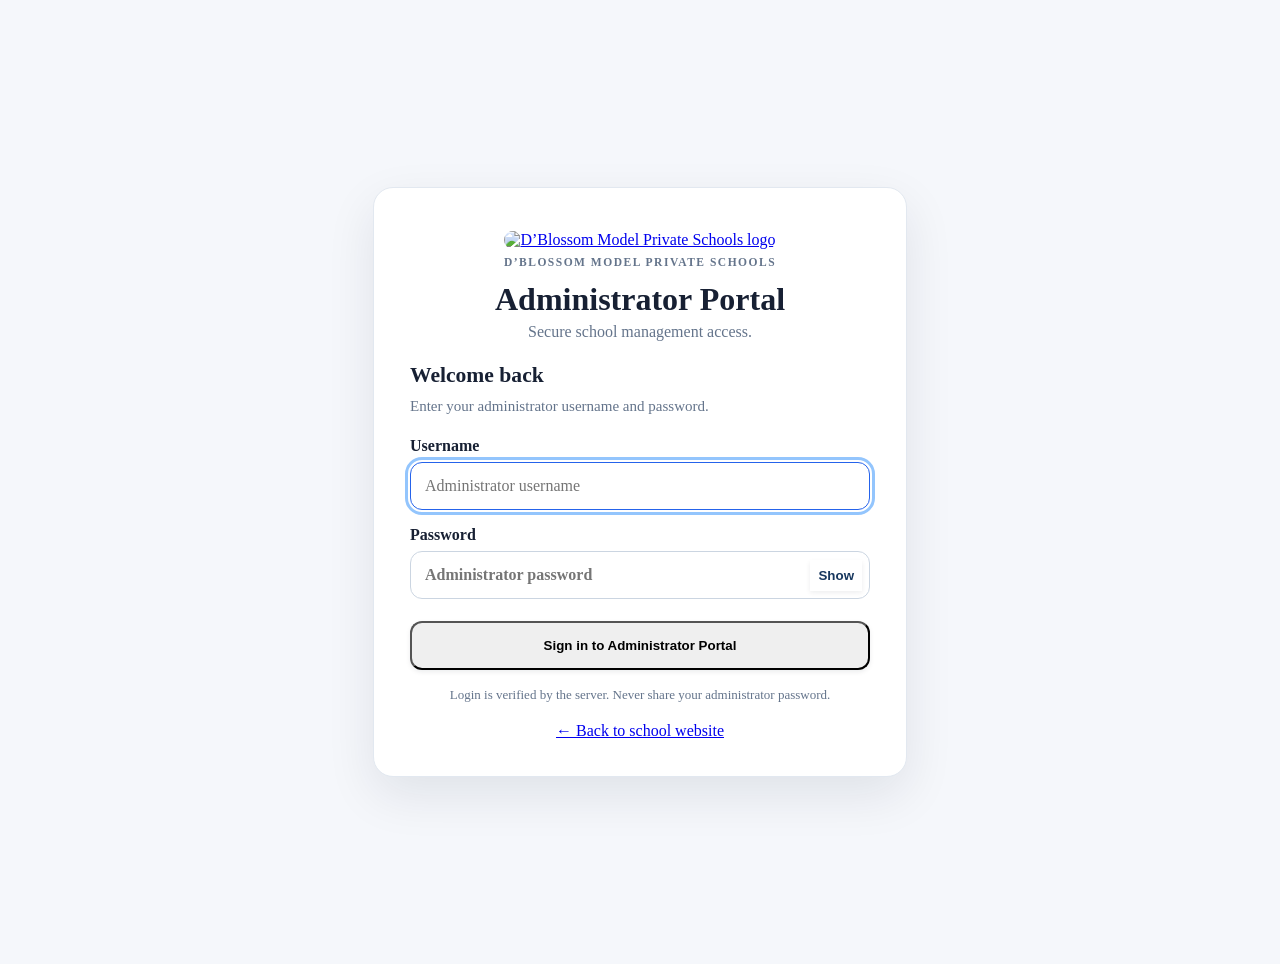
==== admin/index.html @ b211aacc "Refresh portal CSS cache for final visibility and result action styling" ====
<!doctype html>
<html lang="en">
<head><meta charset="utf-8"><meta name="viewport" content="width=device-width,initial-scale=1"><meta name="theme-color" content="#17375e"><meta name="robots" content="noindex,nofollow">
<title>Administrator Login | D’Blossom Model Private Schools</title><link rel="icon" href="/logo.jpg"><link rel="stylesheet" href="/css/style.css"><link rel="stylesheet" href="/css/portal.css?v=20261010-school-upgrade-13"><link rel="stylesheet" href="/css/portal-refresh.css?v=20261010-school-upgrade-13"></head>
<body class="portal-page" data-role="admin">
<main class="portal-login"><section class="portal-login-card" aria-labelledby="admin-login-title">
<div class="portal-login-brand"><a href="/" aria-label="Return to school website"><img src="/logo.jpg" alt="D’Blossom Model Private Schools logo"></a><p class="portal-eyebrow">D’BLOSSOM MODEL PRIVATE SCHOOLS</p><h1>Administrator Portal</h1><p>Secure school management access.</p></div>
<h2 id="admin-login-title">Welcome back</h2><p class="portal-intro">Enter your administrator username and password.</p>
<form id="admin-login-form" class="portal-login-form" novalidate>
<label class="portal-field" for="admin-username"><span>Username</span><input id="admin-username" name="username" autocomplete="username" required autofocus placeholder="Administrator username"></label>
<label class="portal-field" for="admin-password"><span>Password</span><span class="portal-password"><input id="admin-password" name="password" type="password" autocomplete="current-password" required placeholder="Administrator password"><button class="portal-show" type="button" data-toggle-password aria-label="Show password">Show</button></span></label>
<div id="admin-login-status" class="portal-status" role="status" aria-live="polite"></div><button class="btn navy-btn portal-login-btn" type="submit" id="admin-login-submit">Sign in to Administrator Portal</button>
</form><p class="portal-help">Login is verified by the server. Never share your administrator password.</p><a class="portal-back" href="/">← Back to school website</a>
</section></main><script src="/js/admin-login-html.js?v=20261010-whatsapp-chat-2"></script>
</body></html>
---- css/portal.css ----
/* DBMS PORTALS — HTML/CSS FIRST
   Public website styles are untouched. This stylesheet is portal-only. */
:root{--portal-navy:#17375e;--portal-blue:#2563eb;--portal-gold:#d7a93b;--portal-bg:#f5f7fb;--portal-card:#fff;--portal-border:#e2e8f0;--portal-text:#172033;--portal-muted:#64748b}
.portal-page{min-height:100vh;background:var(--portal-bg);color:var(--portal-text)}
.portal-login{min-height:100vh;display:grid;place-items:center;padding:24px}
.portal-login-card{width:min(100%,460px);background:#fff;border:1px solid var(--portal-border);border-radius:22px;padding:28px;box-shadow:0 18px 50px rgba(15,23,42,.09)}
.portal-login-brand{text-align:center;margin-bottom:22px}
.portal-login-brand img{width:78px;height:78px;object-fit:contain;border-radius:18px;background:#fff;padding:7px}
.portal-login-brand h1{margin:12px 0 5px;font-size:clamp(24px,6vw,32px)}
.portal-login-brand p{margin:0;color:var(--portal-muted)}
.portal-login-card h2{text-align:center;margin:0 0 7px}
.portal-login-card>p{text-align:center;color:var(--portal-muted)}
.portal-field{display:block;margin:17px 0}
.portal-field>span{display:block;font-weight:700;margin-bottom:7px}
.portal-field input,.portal-field select,.portal-field textarea{width:100%;box-sizing:border-box;border:1px solid #cbd5e1;border-radius:12px;padding:13px 14px;font:inherit;background:#fff}
.portal-field input:focus,.portal-field select:focus,.portal-field textarea:focus{outline:3px solid rgba(37,99,235,.12);border-color:var(--portal-blue)}
.portal-password{position:relative}
.portal-password input{padding-right:76px}
.portal-show{position:absolute;right:8px;top:50%;transform:translateY(-50%);border:0;background:transparent;color:var(--portal-navy);font-weight:800;padding:8px;cursor:pointer}
.portal-login-btn{width:100%;margin-top:6px}
.portal-help{margin:15px 0 0;text-align:center;color:var(--portal-muted);font-size:13px}
.portal-back{display:block;text-align:center;margin-top:17px}
.portal-dashboard{min-height:100vh;background:var(--portal-bg)}
.portal-static-header{background:var(--portal-navy);color:#fff;padding:16px 20px}
.portal-static-header .inner{max-width:1400px;margin:auto;display:flex;align-items:center;justify-content:space-between;gap:16px}
.portal-brand{display:flex;align-items:center;gap:12px}
.portal-brand img{width:46px;height:46px;object-fit:contain;background:#fff;border-radius:10px;padding:4px}
.portal-brand h1{font-size:18px;margin:0}
.portal-brand p{margin:3px 0 0;opacity:.82;font-size:13px}
.portal-dashboard-body{max-width:1400px;margin:auto;padding:22px}
.portal-static-grid{display:grid;grid-template-columns:240px minmax(0,1fr);gap:20px}
.portal-static-sidebar{background:#fff;border:1px solid var(--portal-border);border-radius:18px;padding:10px;height:max-content;position:sticky;top:16px}
.portal-static-sidebar button{width:100%;text-align:left;border:0;background:transparent;border-radius:11px;padding:12px 13px;font:inherit;cursor:pointer;color:#334155}
.portal-static-sidebar button:hover,.portal-static-sidebar button.active{background:#eff6ff;color:var(--portal-navy);font-weight:800}
.portal-static-main{min-width:0}
.portal-empty-card{background:#fff;border:1px solid var(--portal-border);border-radius:18px;padding:25px}
.portal-mobile-nav{display:none}
.portal-status{margin-top:12px}
.portal-error{color:#b91c1c;background:#fef2f2;border:1px solid #fecaca;border-radius:10px;padding:10px}
@media(max-width:850px){
 .portal-static-grid{grid-template-columns:1fr}
 .portal-static-sidebar{position:static;display:grid;grid-template-columns:repeat(2,minmax(0,1fr));gap:6px}
 .portal-static-sidebar button{font-size:13px}
}
@media(max-width:560px){
 .portal-login{padding:14px}
 .portal-login-card{padding:21px;border-radius:18px}
 .portal-dashboard-body{padding:12px}
 .portal-static-sidebar{display:none}
 .portal-mobile-nav{display:flex;overflow:auto;gap:7px;padding:10px 0}
 .portal-mobile-nav button{white-space:nowrap;border:1px solid var(--portal-border);background:#fff;border-radius:999px;padding:9px 12px}
 .portal-static-header .inner{align-items:flex-start}
}

/* Administrator dashboard layout — portal-only additions */
.portal-section-heading{display:flex;align-items:flex-start;justify-content:space-between;gap:16px;margin-bottom:22px}
.portal-section-heading h2{margin:0 0 8px}
.portal-section-heading p{margin:0}
.portal-stats-grid{display:grid;grid-template-columns:repeat(3,minmax(0,1fr));gap:14px;margin:22px 0 28px}
.portal-stat-card{background:#fff;border:1px solid var(--portal-border);border-radius:15px;padding:18px;min-width:0;box-shadow:0 4px 14px rgba(15,23,42,.035)}
.portal-stat-card span{display:block;color:var(--portal-muted);font-size:13px;font-weight:700;margin-bottom:10px}
.portal-stat-card strong{display:block;color:var(--portal-navy);font-size:clamp(22px,3vw,30px);overflow-wrap:anywhere}
.portal-muted{color:var(--portal-muted);line-height:1.6}
.portal-table-wrap{width:100%;overflow:auto;margin-top:16px}
.portal-table-wrap .data-table{width:100%;border-collapse:collapse;min-width:650px}
.portal-table-wrap .data-table th,.portal-table-wrap .data-table td{padding:12px 14px;border-bottom:1px solid var(--portal-border);text-align:left;vertical-align:top}
.portal-table-wrap .data-table th{background:#f8fafc;color:#334155;font-size:12px;text-transform:uppercase;letter-spacing:.04em;white-space:nowrap}
.portal-table-wrap .data-table td{font-size:14px;max-width:340px;overflow-wrap:anywhere}
.portal-feature-grid{display:grid;grid-template-columns:repeat(3,minmax(0,1fr));gap:14px;margin-top:18px}
.portal-feature-grid article{border:1px solid var(--portal-border);border-radius:14px;padding:18px;background:#fff}
.portal-feature-grid h3{margin-top:0}
.portal-feature-grid p{color:var(--portal-muted);line-height:1.5}
.portal-static-main .portal-empty-card h2{margin-top:4px}
.portal-static-sidebar button,.portal-mobile-nav button{transition:background .15s ease,color .15s ease}
.portal-mobile-nav button.active{background:#eff6ff;color:var(--portal-navy);font-weight:800;border-color:#bfdbfe}
@media(max-width:850px){.portal-stats-grid{grid-template-columns:repeat(2,minmax(0,1fr))}.portal-feature-grid{grid-template-columns:repeat(2,minmax(0,1fr))}}
@media(max-width:560px){.portal-section-heading{flex-direction:column}.portal-section-heading .btn{width:100%}.portal-stats-grid{gap:9px}.portal-stat-card{padding:13px}.portal-feature-grid{grid-template-columns:1fr}.portal-empty-card{padding:17px}}


/* Branded, accessible confirmation and input dialogs (replaces raw browser prompts). */
.dbms-dialog-backdrop{position:fixed;inset:0;z-index:10050;display:flex;align-items:center;justify-content:center;padding:18px;background:rgba(8,20,40,.58);backdrop-filter:blur(4px);-webkit-backdrop-filter:blur(4px);animation:dbmsFadeIn .16s ease-out}
.dbms-dialog{width:min(100%,430px);background:#fff;color:#172b4d;border:1px solid #dbe4f0;border-radius:20px;padding:26px;box-shadow:0 24px 80px rgba(9,30,66,.28);animation:dbmsDialogIn .18s ease-out}
.dbms-dialog-icon{width:46px;height:46px;border-radius:15px;display:grid;place-items:center;margin-bottom:16px;background:#eaf1ff;color:#17375e;font-size:23px;font-weight:800}
.dbms-dialog-icon.is-danger{background:#fff0f0;color:#b42318}
.dbms-dialog h2{margin:0 0 9px;font-size:1.2rem;line-height:1.35;color:#132b4d}
.dbms-dialog-message{margin:0 0 22px;color:#53647a;line-height:1.6;white-space:pre-line}
.dbms-dialog-input{display:block;width:100%;box-sizing:border-box;border:1px solid #cbd5e1;border-radius:11px;padding:12px 13px;margin:0 0 22px;background:#fff;color:#14233b;font:inherit;outline:none}
.dbms-dialog-input:focus{border-color:#2563eb;box-shadow:0 0 0 3px rgba(37,99,235,.14)}
.dbms-dialog-actions{display:flex;justify-content:flex-end;gap:10px;flex-wrap:wrap}
.dbms-dialog-actions button{min-height:42px;border-radius:10px;padding:10px 16px;font-weight:750}
.dbms-dialog-actions .danger-btn{background:#b42318!important;color:#fff!important;border-color:#b42318!important}
@keyframes dbmsFadeIn{from{opacity:0}to{opacity:1}}
@keyframes dbmsDialogIn{from{opacity:0;transform:translateY(8px) scale(.985)}to{opacity:1;transform:translateY(0) scale(1)}}
@media(max-width:480px){.dbms-dialog{padding:22px 18px;border-radius:17px}.dbms-dialog-actions{display:grid;grid-template-columns:1fr 1fr}.dbms-dialog-actions button{width:100%}}
@media(prefers-reduced-motion:reduce){.dbms-dialog-backdrop,.dbms-dialog{animation:none}}

/* Parent/teacher portal mobile ergonomics */
.dashboard-card,.notice,.card,.stat,.admin-content{min-width:0;overflow-wrap:anywhere}
.dashboard-card .table-wrap,.dashboard-card .table-responsive{max-width:100%;overflow-x:auto;-webkit-overflow-scrolling:touch}
.teacher-chat-list,.parent-chat-row,.teacher-chat-row,.admin-chat-preview{min-width:0}
.parent-chat-row,.teacher-chat-row{display:flex;align-items:center;justify-content:space-between;gap:12px;padding:12px 0;border-bottom:1px solid var(--portal-border,#e2e8f0)}
.parent-chat-row:last-child,.teacher-chat-row:last-child{border-bottom:0}
.parent-chat-row>div,.teacher-chat-person,.admin-chat-preview-main{min-width:0;flex:1}
.parent-chat-row .muted,.teacher-chat-person .muted,.admin-chat-last{overflow-wrap:anywhere;word-break:break-word}
.admin-chat-list{display:grid;gap:10px}
.admin-chat-preview{display:flex;align-items:center;gap:12px;padding:14px}
.admin-chat-avatar{width:42px;height:42px;flex:0 0 42px;display:grid;place-items:center;border-radius:50%;background:#eaf1ff;color:#17375e;font-weight:850}
.admin-chat-preview-head{display:flex;align-items:flex-start;justify-content:space-between;gap:10px}
.admin-chat-preview-head small{color:var(--portal-muted,#64748b);font-size:.72rem;text-align:right}
.admin-chat-preview-main p{margin:5px 0}
.admin-chat-last{font-size:.9rem;line-height:1.45}
.admin-chat-thread{display:flex;flex-direction:column;gap:10px;min-width:0}
.admin-chat-context{color:var(--portal-muted,#64748b);font-size:.85rem;padding:0 2px}
.admin-chat-history{display:flex;flex-direction:column;gap:10px;max-height:min(55vh,520px);overflow-y:auto;padding:12px;background:#f4f6f8;border-radius:14px;overscroll-behavior:contain}
.admin-chat-bubble{max-width:88%;padding:10px 12px;border-radius:14px;background:#fff;box-shadow:0 1px 2px rgba(15,23,42,.07);overflow-wrap:anywhere}
.admin-chat-bubble.incoming{align-self:flex-start;border-radius:14px 14px 14px 4px}
.admin-chat-bubble.outgoing{align-self:flex-end;background:#d9fdd3;border-radius:14px 14px 4px 14px}
.admin-chat-bubble small{display:block;color:#64748b;font-size:.7rem;margin-bottom:5px}
.admin-chat-bubble p{margin:0;white-space:pre-wrap;line-height:1.5}
.admin-chat-compose{display:grid;grid-template-columns:minmax(0,1fr) auto;align-items:end;gap:8px}
.admin-chat-compose textarea{width:100%;min-width:0;box-sizing:border-box;resize:vertical;min-height:46px;max-height:150px;border:1px solid #cbd5e1;border-radius:20px;padding:12px 14px;font:inherit;font-size:16px}
.admin-chat-compose button{min-height:46px}
@media(max-width:680px){
 .dashboard-shell{width:calc(100% - 20px);max-width:100%;margin-left:auto;margin-right:auto}
 .portal-dashboard-header{padding:16px 12px}
 .portal-head-row{display:flex;align-items:flex-start;flex-wrap:wrap;gap:10px}
 .portal-head-row>div{min-width:0;flex:1 1 100%}
 .portal-head-row .btn{min-height:44px;max-width:100%;white-space:normal}
 .portal-head-row #logout{margin-left:auto}
 .dashboard-grid,.dashboard-grid.two-col,.dashboard-grid.three-col,.admin-card-grid,.advanced-grid,.advanced-wrap .advanced-grid{grid-template-columns:minmax(0,1fr)!important}
 .dashboard-card{padding:14px;border-radius:14px;margin-bottom:12px}
 .dashboard-card .section-head{align-items:flex-start;gap:10px;flex-wrap:wrap}
 .dashboard-card .section-head>div{min-width:0;flex:1 1 100%}
 .dashboard-card .section-head .btn{min-height:42px}
 .form-grid{grid-template-columns:minmax(0,1fr)!important;gap:12px}
 .form-grid>*{min-width:0;max-width:100%}
 .form-grid input,.form-grid select,.form-grid textarea,.inline-form input,.inline-form select{box-sizing:border-box;width:100%;min-width:0;max-width:100%;font-size:16px}
 .form-grid textarea{min-height:100px}
 .form-actions{display:flex;flex-wrap:wrap;gap:8px}
 .form-actions .btn,.form-grid>.btn{min-height:44px}
 .stats{grid-template-columns:repeat(2,minmax(0,1fr));gap:9px}
 .stat{padding:12px;min-width:0}
 .stat strong{font-size:clamp(18px,5vw,25px);overflow-wrap:anywhere}
 .cards.three,.cards.two{grid-template-columns:minmax(0,1fr)!important}
 .table-wrap,.table-responsive{max-width:100%;overflow-x:auto;-webkit-overflow-scrolling:touch}
 .data-table{min-width:620px}
 .parent-chat-row,.teacher-chat-row{align-items:flex-start;flex-wrap:wrap}
 .parent-chat-row .btn,.teacher-chat-row .btn{width:100%;min-height:44px}
 .teacher-student-chat{padding:13px}
 .admin-chat-preview{display:grid;grid-template-columns:38px minmax(0,1fr);gap:10px;padding:12px}
 .admin-chat-avatar{width:38px;height:38px;flex-basis:38px}
 .admin-chat-preview-main{grid-column:2;grid-row:1}
 .admin-chat-preview .open-admin-chat{grid-column:1/-1;width:100%;min-height:44px}
 .admin-chat-preview-head{flex-direction:column;gap:3px}
 .admin-chat-preview-head small{text-align:left}
 .admin-chat-history{max-height:52dvh;padding:9px}
 .admin-chat-bubble{max-width:94%}
 .admin-chat-compose{grid-template-columns:minmax(0,1fr) auto}
 .admin-chat-compose button{padding:0 12px}
 .modal-backdrop{align-items:flex-end;padding:0}
 .modal-card{width:100%;max-width:none;max-height:92dvh;overflow-y:auto;border-radius:20px 20px 0 0;padding:18px 14px calc(18px + env(safe-area-inset-bottom))}
}
@media(max-width:380px){
 .stats{grid-template-columns:minmax(0,1fr)}
 .portal-head-row #logout{margin-left:0}
 .admin-chat-compose{grid-template-columns:minmax(0,1fr)}
 .admin-chat-compose button{width:100%}
}

/* Shared custom confirmation, prompt and notification dialogs for every portal. */
.dbms-dialog-icon.is-info{background:#eaf1ff;color:#17375e}.dbms-dialog-actions [data-dialog-confirm]{min-width:100px}.dbms-dialog-input{min-height:46px}.dbms-dialog-backdrop{z-index:20000}


/* School upgrade: sharp, high-contrast controls and print-ready A4 results. */
button,.btn,.icon-btn,.admin-tab,.teacher-tab{filter:none!important;opacity:1!important;backdrop-filter:none!important;-webkit-backdrop-filter:none!important;text-shadow:none!important;box-shadow:0 2px 5px rgba(15,23,42,.08);font-weight:750!important;visibility:visible!important}
button:disabled,.btn:disabled{opacity:.62!important;cursor:not-allowed}
.btn,.icon-btn,.admin-tab,.teacher-tab{transition:background-color .15s ease,border-color .15s ease,color .15s ease}
.btn:focus-visible,button:focus-visible,a.btn:focus-visible{outline:3px solid #f4c542!important;outline-offset:3px!important}
.result-filters{display:grid;grid-template-columns:repeat(auto-fit,minmax(170px,1fr));align-items:end;gap:12px}
.result-filters>.btn{min-height:46px;white-space:normal}
.report-wrap{box-sizing:border-box;width:100%;max-width:210mm;margin:16px auto;background:#fff;color:#111;padding:12mm;border:1px solid #d9e0e8;border-radius:8px;box-shadow:0 8px 28px rgba(15,23,42,.1)}
.report-summary{display:flex;flex-direction:column;gap:8px;margin:18px 0}
.report-summary>div{flex:1 1 130px;min-width:0;background:#f8fafc;border:1px solid #dbe4ef;border-radius:9px;padding:12px}
.report-summary small{display:block;color:#475569;font-size:12px;font-weight:700;margin-bottom:5px}
.report-summary strong{font-size:21px;color:#17375e}
@page{size:A4 portrait;margin:12mm}
@media print{body{background:#fff!important}.report-actions,.portal-static-header,.portal-static-sidebar,.portal-mobile-nav,button,.btn{display:none!important}.report-wrap{width:186mm;max-width:none;margin:0;padding:0;border:0;border-radius:0;box-shadow:none;break-inside:avoid}.report-wrap table{width:100%;border-collapse:collapse}.report-wrap th,.report-wrap td{border:1px solid #334155;padding:6px;font-size:10pt}.report-header{break-inside:avoid}.report-summary>div{background:#fff!important;color:#111!important}}
@media(max-width:560px){.result-filters{grid-template-columns:minmax(0,1fr)}.report-wrap{padding:12px;overflow-x:auto}.report-summary>div{flex-basis:100%}}

.parent-header-menu{display:flex;gap:8px;flex-wrap:wrap;padding:12px max(16px,calc((100% - 1400px)/2));background:#102947;border-top:1px solid rgba(255,255,255,.18)}.parent-header-menu[hidden]{display:none}.parent-header-menu a{color:#fff;text-decoration:none;padding:9px 12px;border:1px solid rgba(255,255,255,.3);border-radius:9px;font-weight:750}.portal-head-actions{display:flex;align-items:center;justify-content:flex-end;flex-wrap:wrap;gap:8px}.portal-head-actions .btn,.portal-head-actions .portal-message-link{min-height:42px;display:inline-flex;align-items:center;justify-content:center;gap:6px;text-decoration:none;padding:9px 12px}.result-row-actions{display:flex;flex-direction:column;align-items:flex-start;gap:7px;min-width:140px}.result-row-actions .btn{width:100%;max-width:170px;justify-content:center}.result-row-actions .btn{min-height:38px;white-space:nowrap}.score-summary{display:flex;flex-direction:column;gap:8px;margin:20px 0;break-inside:avoid}.score-summary>div{flex:1;border:1px solid #cbd5e1;padding:12px;border-radius:8px}.score-summary small{display:block;font-size:12px;color:#475569;font-weight:700}.score-summary strong{display:block;font-size:22px;color:#17375e;margin-top:5px}@media(max-width:680px){.portal-head-actions{width:100%;justify-content:flex-start}.portal-head-actions .btn,.portal-head-actions .portal-message-link{flex:1 1 calc(50% - 8px);min-width:0}.result-row-actions{min-width:0;flex-direction:column}.result-row-actions .btn{width:100%}}

/* Keep total score first and percentage score directly underneath on printed reports. */
.report-summary>div,.score-summary>div{width:100%;box-sizing:border-box;break-inside:avoid}
---- css/portal-refresh.css ----
/* Portal-only responsive refinements. Public website styles are not changed. */
.portal-eyebrow{font-size:.72rem;letter-spacing:.13em;font-weight:800;color:var(--portal-blue);margin:12px 0 7px}
.portal-intro{font-size:.94rem;line-height:1.55;margin:0 0 18px}
.portal-login-form{margin-top:18px}
.portal-login-card{padding:clamp(22px,5vw,36px);border-radius:20px}
.portal-login-brand h1{line-height:1.2}
.portal-login-card h2{text-align:left;font-size:1.35rem;margin-top:12px}
.portal-login-card>.portal-intro{text-align:left}
.portal-field{margin:16px 0}
.portal-field input{min-height:48px}
.portal-login-btn{min-height:49px;border-radius:12px;font-weight:800}
.portal-login-btn:disabled{opacity:.68;cursor:wait}
.portal-status{margin-top:12px;padding:0;color:var(--portal-muted);font-size:.92rem;line-height:1.45;overflow-wrap:anywhere}
.portal-status:not(:empty){padding:10px 12px;border-radius:10px;background:#f1f5f9}
.portal-status.portal-error,.portal-status.danger{color:#991b1b;background:#fef2f2;border:1px solid #fecaca}
.portal-status.portal-success,.portal-status.success{color:#166534;background:#f0fdf4;border:1px solid #bbf7d0}
.field-error{display:block;color:#b91c1c;font-size:.82rem;margin-top:5px}
.portal-help{line-height:1.55}
.portal-dashboard-intro{margin:0 0 20px}
.portal-dashboard-intro h2{margin:3px 0 6px}
.portal-dashboard-intro>p:last-child{color:var(--portal-muted);margin:0}
.portal-static-grid{gap:20px;align-items:start}
.portal-static-sidebar{position:sticky;top:14px;max-height:calc(100vh - 28px);overflow:auto;padding:10px;background:#fff;border:1px solid var(--portal-border);border-radius:16px}
.portal-static-sidebar button,.portal-mobile-nav button{width:100%;text-align:left;border:0;border-radius:10px;padding:11px 12px;background:transparent;color:var(--portal-text);font:inherit;cursor:pointer}
.portal-static-sidebar button:hover,.portal-mobile-nav button:hover{background:#eff6ff}
.portal-static-sidebar button.active,.portal-mobile-nav button.active{background:var(--portal-navy);color:#fff;font-weight:750}
.portal-mobile-nav{display:flex;gap:8px;overflow-x:auto;padding:4px 0 12px}
.portal-mobile-nav button{white-space:nowrap;width:auto;flex:0 0 auto;background:#fff;border:1px solid var(--portal-border)}
.portal-static-main{min-width:0}
.portal-page button:focus-visible,.portal-page a:focus-visible,.portal-page input:focus-visible,.portal-page select:focus-visible,.portal-page textarea:focus-visible{outline:3px solid #93c5fd;outline-offset:2px}
@media(max-width:760px){.portal-login{padding:14px}.portal-login-card{padding:22px 18px}.portal-static-header{padding:13px 14px}.portal-static-grid{display:block}.portal-static-sidebar{display:none}.portal-dashboard-body{width:calc(100% - 24px);padding-top:16px}.portal-mobile-nav{margin-bottom:8px}.portal-static-header .btn{padding:9px 11px;white-space:nowrap}}


/* Admin CRUD dialogs and management controls (portal pages only). */
.portal-page .modal-backdrop{position:fixed;inset:0;z-index:10000;display:flex;align-items:center;justify-content:center;padding:16px;background:rgba(15,23,42,.62);overflow:auto}
.portal-page .modal-card{width:min(100%,720px);max-height:min(90vh,900px);overflow:auto;background:#fff;color:var(--portal-text);border-radius:18px;padding:22px;box-shadow:0 24px 80px rgba(15,23,42,.28)}
.portal-page .modal-card .section-head{display:flex;align-items:center;justify-content:space-between;gap:14px;border-bottom:1px solid var(--portal-border);padding-bottom:12px;margin-bottom:16px}
.portal-page .modal-card .section-head h2{margin:0;font-size:1.25rem}
.portal-page .modal-card .icon-btn{border:1px solid var(--portal-border);border-radius:9px;background:#fff;padding:8px 11px;cursor:pointer}
.portal-page .form-grid{display:grid;grid-template-columns:repeat(2,minmax(0,1fr));gap:14px}
.portal-page .form-grid .field{display:flex;flex-direction:column;gap:7px;font-weight:650;color:#334155;min-width:0}
.portal-page .form-grid .field input:not([type=checkbox]),.portal-page .form-grid .field select,.portal-page .form-grid .field textarea{width:100%;box-sizing:border-box;border:1px solid #cbd5e1;border-radius:9px;padding:11px 12px;font:inherit;font-weight:400;color:var(--portal-text);background:#fff}
.portal-page .form-grid .field input[type=checkbox]{margin-right:8px}
.portal-page .form-grid .field:has(input[type=checkbox]){flex-direction:row;align-items:center;grid-column:1/-1}
.portal-page .form-actions{grid-column:1/-1;display:flex;justify-content:flex-end;gap:10px;margin-top:8px}
.portal-page .portal-table-wrap td button{margin:2px 3px 2px 0;white-space:nowrap}
.portal-page .portal-table-wrap td select{max-width:150px;min-width:105px;border:1px solid #cbd5e1;border-radius:7px;padding:7px;background:#fff}
.portal-page #table-search{width:100%;box-sizing:border-box;border:1px solid #cbd5e1;border-radius:10px;padding:11px 12px;margin:5px 0 12px}
.portal-page .portal-error{margin:12px 0;padding:13px;border-radius:10px;color:#991b1b;background:#fef2f2;border:1px solid #fecaca;overflow-wrap:anywhere}
.portal-page .portal-error p{margin:7px 0}
@media(max-width:620px){.portal-page .modal-card{padding:16px}.portal-page .form-grid{grid-template-columns:1fr}.portal-page .form-actions{flex-direction:column-reverse}.portal-page .form-actions button{width:100%}.portal-page .portal-section-heading>div:last-child{display:flex;flex-wrap:wrap;gap:8px}}


/* Admin navigation: use the sidebar only on desktop and mobile. */
.portal-page .portal-mobile-nav{display:none!important}
.portal-page .portal-static-sidebar{display:flex;flex-direction:column;gap:4px}
@media(max-width:760px){.portal-page .portal-static-sidebar{display:flex;position:static;max-height:none;overflow:visible;margin:0 0 16px;padding:8px}.portal-page .portal-static-sidebar button{width:100%;text-align:left}.portal-page .portal-static-grid{display:block}.portal-page .portal-static-main{width:100%}}

/* Clear parent/teacher messaging access; portal-only styles. */
.portal-head-actions{display:flex;align-items:center;gap:10px;flex-wrap:wrap}
.portal-message-link{display:inline-flex;align-items:center;justify-content:center;gap:6px;min-height:42px;padding:9px 13px;border-radius:11px;background:#eaf2ff;color:#17375e;text-decoration:none;font-weight:850;border:1px solid #cfe0fb;white-space:nowrap}
.portal-message-link:hover,.portal-message-link:focus-visible{background:#dbeafe;outline:2px solid #93c5fd;outline-offset:2px}
@media(max-width:620px){.portal-head-actions{gap:6px}.portal-message-link{min-height:44px;padding:9px 10px;font-size:.85rem}.portal-static-header .inner{gap:10px;flex-wrap:wrap}.portal-static-header .portal-brand{min-width:0;flex:1}.portal-static-header .portal-brand h1{font-size:1.05rem}}


/* High-contrast actions across every administrator and teacher portal tab. */
.portal-page .btn,.portal-page button.btn{opacity:1!important;filter:none!important;text-shadow:none!important;font-weight:800!important;visibility:visible!important}
.portal-page .portal-table-wrap td .btn,.portal-page .portal-table-wrap td button,.portal-page [data-action],.portal-page [data-del]{display:inline-flex!important;align-items:center!important;justify-content:center!important;min-height:34px!important;padding:7px 11px!important;margin:3px 5px 3px 0!important;border:1px solid #64748b!important;border-radius:7px!important;background:#fff!important;color:#17375e!important;-webkit-text-fill-color:#17375e!important;box-shadow:0 1px 2px rgba(15,23,42,.12)!important;opacity:1!important;filter:none!important;white-space:nowrap!important;font-size:13px!important;line-height:1.2!important}
.portal-page .portal-table-wrap td .btn:hover,.portal-page .portal-table-wrap td button:hover,.portal-page [data-action]:hover,.portal-page [data-del]:hover{background:#eff6ff!important;border-color:#1d4ed8!important;color:#1d4ed8!important;-webkit-text-fill-color:#1d4ed8!important}
.portal-page .portal-table-wrap td .danger-btn,.portal-page .portal-table-wrap td button[data-action="delete"],.portal-page .portal-table-wrap td button[data-action="payment-reject"],.portal-page .portal-table-wrap td button[data-del]{background:#fff1f2!important;color:#b91c1c!important;-webkit-text-fill-color:#b91c1c!important;border-color:#fda4af!important}
.portal-page .portal-table-wrap td .navy-btn,.portal-page .portal-table-wrap td button[data-action="payment-confirm"]{background:#17375e!important;color:#fff!important;-webkit-text-fill-color:#fff!important;border-color:#17375e!important}
.portal-page .portal-table-wrap td .btn:disabled,.portal-page .portal-table-wrap td button:disabled{opacity:.8!important;cursor:not-allowed!important}

/* High-contrast action controls across every portal table, including legacy table wrappers. */
.portal-page button[data-action="edit"],
.portal-page button[data-action="delete"],
.portal-page button[data-action="payment-confirm"],
.portal-page button[data-action="payment-reject"],
.portal-page button[data-edit-subject],
.portal-page button[data-del],
.portal-page .data-table button[data-action],
.portal-page .data-table button[data-edit-subject],
.portal-page .data-table button[data-del],
.portal-page .table-wrap button[data-action],
.portal-page .table-wrap button[data-edit-subject],
.portal-page .table-wrap button[data-del],
.portal-page .portal-table-wrap button[data-action],
.portal-page .portal-table-wrap button[data-edit-subject],
.portal-page .portal-table-wrap button[data-del]{
  display:inline-flex!important;align-items:center!important;justify-content:center!important;
  min-height:36px!important;padding:7px 12px!important;margin:3px 5px 3px 0!important;
  border:1px solid #64748b!important;border-radius:8px!important;background:#fff!important;
  color:#17375e!important;-webkit-text-fill-color:#17375e!important;opacity:1!important;
  filter:none!important;backdrop-filter:none!important;text-shadow:none!important;
  box-shadow:0 1px 3px rgba(15,23,42,.18)!important;font-weight:800!important;
  font-size:13px!important;line-height:1.25!important;white-space:nowrap!important;
  visibility:visible!important;transform:none!important;
}
.portal-page button[data-action="delete"],
.portal-page button[data-action="payment-reject"],
.portal-page button[data-del],
.portal-page .data-table button[data-del],
.portal-page .table-wrap button[data-del],
.portal-page .portal-table-wrap button[data-del]{
  background:#fff1f2!important;color:#b91c1c!important;-webkit-text-fill-color:#b91c1c!important;border-color:#fda4af!important;
}
.portal-page button[data-action="payment-confirm"]{background:#17375e!important;color:#fff!important;-webkit-text-fill-color:#fff!important;border-color:#17375e!important}
.portal-page button[data-action="edit"]:hover,
.portal-page button[data-edit-subject]:hover,
.portal-page button[data-action="delete"]:hover,
.portal-page button[data-del]:hover{filter:brightness(.97)!important;box-shadow:0 2px 5px rgba(15,23,42,.22)!important}
.portal-page button[data-action]:disabled,
.portal-page button[data-edit-subject]:disabled,
.portal-page button[data-del]:disabled{opacity:.75!important;cursor:not-allowed!important}

/* Compact notification controls in the parent and teacher portal headers. */
.portal-page .portal-notification-button,
.portal-page #enable-browser-notifications{display:inline-flex!important;align-items:center!important;justify-content:center!important;min-height:36px!important;padding:7px 11px!important;border:1px solid rgba(255,255,255,.8)!important;border-radius:9px!important;background:#17375e!important;color:#fff!important;-webkit-text-fill-color:#fff!important;opacity:1!important;filter:none!important;white-space:nowrap!important;font-size:12px!important;font-weight:800!important}
.portal-page .portal-dashboard-header .portal-head-row{gap:10px;flex-wrap:wrap}
.portal-page .portal-dashboard-header .portal-head-row #enable-parent-browser-notifications,
.portal-page .portal-dashboard-header .portal-head-row #enable-teacher-browser-notifications{flex:0 0 auto}
@media(max-width:520px){.portal-page .portal-dashboard-header .portal-head-row{align-items:flex-start}.portal-page .portal-notification-button{max-width:100%;font-size:11px!important;padding:7px 9px!important}}


/* Final high-contrast override: keep Edit/Delete actions readable in every portal tab and table wrapper. */
.portal-page button[data-action="edit"],
.portal-page button[data-action="delete"],
.portal-page button[data-action="payment-confirm"],
.portal-page button[data-action="payment-reject"],
.portal-page button[data-edit-subject],
.portal-page button[data-del]{
  display:inline-flex!important;align-items:center!important;justify-content:center!important;
  opacity:1!important;visibility:visible!important;filter:none!important;
  backdrop-filter:none!important;-webkit-backdrop-filter:none!important;
  text-shadow:none!important;transform:none!important;
  font-weight:800!important;line-height:1.25!important;
}
.portal-page button[data-action="edit"],
.portal-page button[data-edit-subject]{background:#fff!important;color:#17375e!important;-webkit-text-fill-color:#17375e!important;border:1px solid #64748b!important}
.portal-page button[data-action="delete"],
.portal-page button[data-del],
.portal-page button[data-action="payment-reject"]{background:#fff1f2!important;color:#b91c1c!important;-webkit-text-fill-color:#b91c1c!important;border:1px solid #fda4af!important}
.portal-page button[data-action="payment-confirm"]{background:#17375e!important;color:#fff!important;-webkit-text-fill-color:#fff!important;border:1px solid #17375e!important}


/* Legacy admin action buttons: explicit, high-contrast styling for every management tab. */
.portal-page button[class*="edit-"],
.portal-page button[data-action="edit"],
.portal-page button[data-edit-subject]{
  display:inline-flex!important;align-items:center!important;justify-content:center!important;
  min-height:36px!important;padding:7px 12px!important;margin:3px 5px 3px 0!important;
  background:#fff!important;color:#17375e!important;-webkit-text-fill-color:#17375e!important;
  border:2px solid #64748b!important;border-radius:8px!important;
  opacity:1!important;visibility:visible!important;filter:none!important;
  -webkit-filter:none!important;backdrop-filter:none!important;-webkit-backdrop-filter:none!important;
  text-shadow:none!important;box-shadow:0 2px 4px rgba(15,23,42,.2)!important;
  font-weight:800!important;font-size:13px!important;line-height:1.25!important;
}
.portal-page button[class*="delete-"],
.portal-page button[data-action="delete"],
.portal-page button[data-del]{
  display:inline-flex!important;align-items:center!important;justify-content:center!important;
  min-height:36px!important;padding:7px 12px!important;margin:3px 5px 3px 0!important;
  background:#fff1f2!important;color:#b91c1c!important;-webkit-text-fill-color:#b91c1c!important;
  border:2px solid #fda4af!important;border-radius:8px!important;
  opacity:1!important;visibility:visible!important;filter:none!important;
  -webkit-filter:none!important;backdrop-filter:none!important;-webkit-backdrop-filter:none!important;
  text-shadow:none!important;box-shadow:0 2px 4px rgba(127,29,29,.16)!important;
  font-weight:800!important;font-size:13px!important;line-height:1.25!important;
}
.portal-page button[class*="edit-"]:hover,
.portal-page button[data-action="edit"]:hover,
.portal-page button[data-edit-subject]:hover{background:#eff6ff!important;border-color:#1d4ed8!important}
.portal-page button[class*="delete-"]:hover,
.portal-page button[data-action="delete"]:hover,
.portal-page button[data-del]:hover{background:#ffe4e6!important;border-color:#e11d48!important}


/* Final high-contrast edit/delete actions for every admin and teacher tab. */
.portal-page button[data-action="edit"],
.portal-page button[data-edit-subject],
.portal-page button[class*="edit-"],
.portal-page .data-table button[data-action="edit"],
.portal-page .table-wrap button[data-action="edit"],
.portal-page .portal-table-wrap button[data-action="edit"] {
  background: #2563eb !important;
  color: #fff !important;
  -webkit-text-fill-color: #fff !important;
  border: 1px solid #1d4ed8 !important;
  opacity: 1 !important;
  visibility: visible !important;
  filter: none !important;
  -webkit-filter: none !important;
  backdrop-filter: none !important;
  text-shadow: none !important;
  box-shadow: 0 1px 3px rgba(29, 78, 216, .25) !important;
  font-weight: 800 !important;
}
.portal-page button[data-action="delete"],
.portal-page button[data-del],
.portal-page button[class*="delete-"],
.portal-page .data-table button[data-action="delete"],
.portal-page .table-wrap button[data-action="delete"],
.portal-page .portal-table-wrap button[data-action="delete"] {
  background: #dc2626 !important;
  color: #fff !important;
  -webkit-text-fill-color: #fff !important;
  border: 1px solid #b91c1c !important;
  opacity: 1 !important;
  visibility: visible !important;
  filter: none !important;
  -webkit-filter: none !important;
  backdrop-filter: none !important;
  text-shadow: none !important;
  box-shadow: 0 1px 3px rgba(185, 28, 28, .25) !important;
  font-weight: 800 !important;
}
.portal-page button[data-action="edit"]:hover,
.portal-page button[data-edit-subject]:hover,
.portal-page button[class*="edit-"]:hover { background:#1d4ed8 !important; }
.portal-page button[data-action="delete"]:hover,
.portal-page button[data-del]:hover,
.portal-page button[class*="delete-"]:hover { background:#b91c1c !important; }
.portal-page button[data-action="edit"]:disabled,
.portal-page button[data-action="delete"]:disabled,
.portal-page button[data-edit-subject]:disabled,
.portal-page button[data-del]:disabled {
  opacity: .85 !important;
  cursor: not-allowed !important;
}

/* Mobile-first parent/teacher messaging refinements */
@media(max-width:680px){
 .dashboard-shell{width:calc(100% - 20px);max-width:100%;margin-left:auto;margin-right:auto}
 .portal-dashboard-header{padding:16px 12px}
 .portal-head-row{display:flex;align-items:flex-start;flex-wrap:wrap;gap:10px}
 .portal-head-row>div{min-width:0;flex:1 1 100%}
 .portal-head-row .btn{min-height:44px;max-width:100%;white-space:normal}
 .portal-head-row #logout{margin-left:auto}
 .dashboard-grid,.dashboard-grid.two-col,.dashboard-grid.three-col,.admin-card-grid,.advanced-grid,.advanced-wrap .advanced-grid{grid-template-columns:minmax(0,1fr)!important}
 .dashboard-card{min-width:0;padding:14px;border-radius:14px;margin-bottom:12px;overflow-wrap:anywhere}
 .dashboard-card .section-head{align-items:flex-start;gap:10px;flex-wrap:wrap}
 .dashboard-card .section-head>div{min-width:0;flex:1 1 100%}
 .form-grid{grid-template-columns:minmax(0,1fr)!important;gap:12px}
 .form-grid>*{min-width:0;max-width:100%}
 .form-grid input,.form-grid select,.form-grid textarea,.inline-form input,.inline-form select{box-sizing:border-box;width:100%;min-width:0;max-width:100%;font-size:16px}
 .form-actions{display:flex;flex-wrap:wrap;gap:8px}
 .form-actions .btn,.form-grid>.btn{min-height:44px}
 .stats{grid-template-columns:repeat(2,minmax(0,1fr));gap:9px}
 .stat{padding:12px;min-width:0}
 .stat strong{font-size:clamp(18px,5vw,25px);overflow-wrap:anywhere}
 .cards.three,.cards.two{grid-template-columns:minmax(0,1fr)!important}
 .table-wrap,.table-responsive{max-width:100%;overflow-x:auto;-webkit-overflow-scrolling:touch}
 .data-table{min-width:620px}
 .parent-chat-row,.teacher-chat-row{align-items:flex-start;flex-wrap:wrap}
 .parent-chat-row .btn,.teacher-chat-row .btn{width:100%;min-height:44px}
 .admin-chat-preview{display:grid;grid-template-columns:38px minmax(0,1fr);gap:10px;padding:12px}
 .admin-chat-avatar{width:38px;height:38px;flex-basis:38px}
 .admin-chat-preview-main{grid-column:2;grid-row:1}
 .admin-chat-preview .open-admin-chat{grid-column:1/-1;width:100%;min-height:44px}
 .admin-chat-preview-head{flex-direction:column;gap:3px}
 .admin-chat-preview-head small{text-align:left}
 .admin-chat-history{max-height:52dvh;padding:9px}
 .admin-chat-bubble{max-width:94%}
 .admin-chat-compose{grid-template-columns:minmax(0,1fr) auto}
 .admin-chat-compose button{padding:0 12px}
 .modal-backdrop{align-items:flex-end;padding:0}
 .modal-card{width:100%;max-width:none;max-height:92dvh;overflow-y:auto;border-radius:20px 20px 0 0;padding:18px 14px calc(18px + env(safe-area-inset-bottom))}
}
@media(max-width:380px){
 .stats{grid-template-columns:minmax(0,1fr)}
 .portal-head-row #logout{margin-left:0}
 .admin-chat-compose{grid-template-columns:minmax(0,1fr)}
 .admin-chat-compose button{width:100%}
}

@media(max-width:680px){
 .admin-chat-preview .open-admin-conversation{grid-column:1/-1;width:100%;min-height:44px}
}


/* Focused mobile polish for parent and teacher portals; leave other portal content unchanged. */
@media(max-width:680px){
  body.portal-page[data-role="parent"] .portal-dashboard-body,
  body.portal-page[data-role="teacher"] .portal-dashboard-body{width:100%;max-width:100%;padding:12px 10px calc(18px + env(safe-area-inset-bottom));}
  body.portal-page[data-role="parent"] .portal-static-grid,
  body.portal-page[data-role="teacher"] .portal-static-grid{display:flex;flex-direction:column;gap:12px;min-width:0;}
  body.portal-page[data-role="parent"] .portal-static-main,
  body.portal-page[data-role="teacher"] .portal-static-main,
  body.portal-page[data-role="parent"] #parent-panel,
  body.portal-page[data-role="teacher"] #teacher-panel{width:100%;max-width:100%;min-width:0;}
  body.portal-page[data-role="parent"] .portal-head-actions,
  body.portal-page[data-role="teacher"] .portal-head-actions{display:flex;flex-wrap:wrap;gap:8px;width:100%;}
  body.portal-page[data-role="parent"] .portal-head-actions .btn,
  body.portal-page[data-role="parent"] .portal-head-actions .portal-message-link,
  body.portal-page[data-role="teacher"] .portal-head-actions .btn,
  body.portal-page[data-role="teacher"] .portal-head-actions .portal-message-link{min-height:44px;flex:1 1 auto;justify-content:center;}
  body.portal-page[data-role="parent"] .parent-chat-row,
  body.portal-page[data-role="teacher"] .teacher-chat-row{display:flex;flex-direction:column;gap:10px;padding:12px 0;min-width:0;}
  body.portal-page[data-role="parent"] .parent-chat-row>div,
  body.portal-page[data-role="teacher"] .teacher-chat-person{width:100%;min-width:0;overflow-wrap:anywhere;}
  body.portal-page[data-role="parent"] .parent-chat-row .btn,
  body.portal-page[data-role="teacher"] .teacher-chat-row .btn{width:100%;min-height:46px;}
  body.portal-page[data-role="parent"] .parent-admin-chat-preview{padding:12px;border-radius:12px;background:#f8fafc;border:1px solid var(--portal-border,#dce4ef);margin:10px 0;overflow-wrap:anywhere;}
  body.portal-page[data-role="parent"] .parent-admin-chat-preview p{margin:0 0 6px;line-height:1.5;}
  body.portal-page[data-role="parent"] .parent-admin-chat-preview small{color:var(--portal-muted,#64748b);}
}
@media(max-width:380px){
  body.portal-page[data-role="parent"] .portal-head-actions,
  body.portal-page[data-role="teacher"] .portal-head-actions{display:grid;grid-template-columns:minmax(0,1fr);}
  body.portal-page[data-role="parent"] .portal-head-actions>*,
  body.portal-page[data-role="teacher"] .portal-head-actions>*{width:100%;min-width:0;}
}
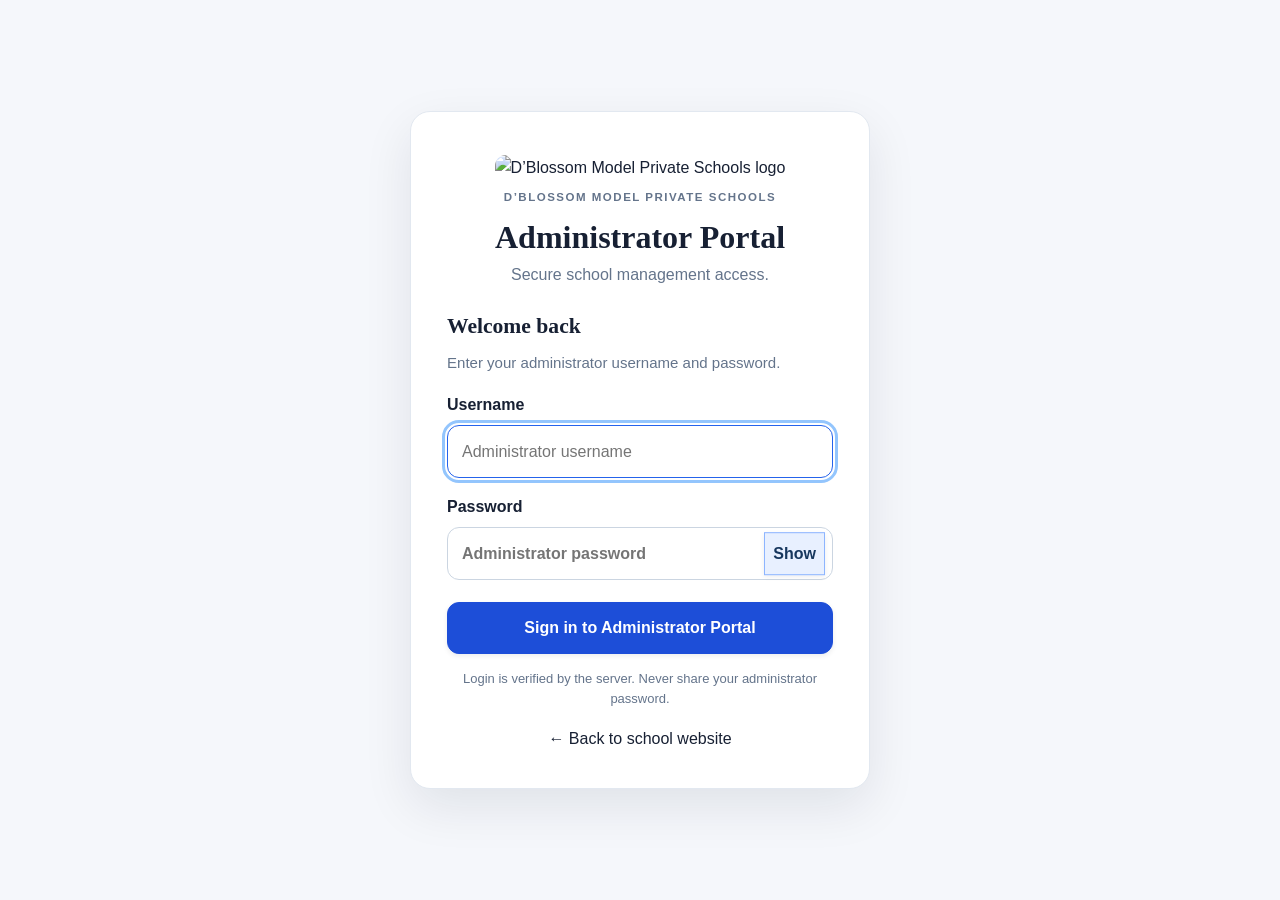
==== commit 568dd041: "Refresh website styles and portal assets" ====
--- a/admin/index.html
+++ b/admin/index.html
@@ -1,7 +1,7 @@
 <!doctype html>
 <html lang="en">
 <head><meta charset="utf-8"><meta name="viewport" content="width=device-width,initial-scale=1"><meta name="theme-color" content="#17375e"><meta name="robots" content="noindex,nofollow">
-<title>Administrator Login | D’Blossom Model Private Schools</title><link rel="icon" href="/logo.jpg"><link rel="stylesheet" href="/css/style.css"><link rel="stylesheet" href="/css/portal.css?v=20261010-school-upgrade-13"><link rel="stylesheet" href="/css/portal-refresh.css?v=20261010-school-upgrade-13"></head>
+<title>Administrator Login | D’Blossom Model Private Schools</title><link rel="icon" href="/logo.jpg"><link rel="stylesheet" href="/css/style.css?v=20261010-final-audit-1"><link rel="stylesheet" href="/css/portal.css?v=20261010-final-audit-1"><link rel="stylesheet" href="/css/portal-refresh.css?v=20261010-final-audit-1"></head>
 <body class="portal-page" data-role="admin">
 <main class="portal-login"><section class="portal-login-card" aria-labelledby="admin-login-title">
 <div class="portal-login-brand"><a href="/" aria-label="Return to school website"><img src="/logo.jpg" alt="D’Blossom Model Private Schools logo"></a><p class="portal-eyebrow">D’BLOSSOM MODEL PRIVATE SCHOOLS</p><h1>Administrator Portal</h1><p>Secure school management access.</p></div>
--- a/css/style.css
+++ b/css/style.css
@@ -0,0 +1,252 @@
+:root{--navy:hsl(220 70% 25%);--gold:hsl(43 85% 55%);--red:hsl(0 75% 50%);--ink:hsl(220 30% 14%);--paper:#fff;--muted:#475569;--border:#e2e8f0;--secondary:#f8fafc}*{box-sizing:border-box}html{scroll-behavior:smooth}body{margin:0;background:var(--paper);color:var(--ink);font-family:Inter,Arial,sans-serif}h1,h2,h3,h4{font-family:"Playfair Display",Georgia,serif}a{color:inherit;text-decoration:none}button,input,textarea,select{font:inherit}.container{width:min(1180px,calc(100% - 2rem));margin-inline:auto}.site-header{position:fixed;inset:0 0 auto;z-index:50;background:rgb(255 255 255/.95);backdrop-filter:blur(8px);border-bottom:1px solid var(--border)}.nav-wrap{height:80px;display:flex;align-items:center;justify-content:space-between}.brand{display:flex;align-items:center;gap:12px;font-size:18px;color:var(--navy)}.brand img{width:40px;height:40px;border-radius:50%;object-fit:cover}.desktop-nav{display:flex;align-items:center;gap:20px;font-size:14px;color:#475569}.desktop-nav>a:not(.nav-enrol),details summary{cursor:pointer}.desktop-nav details{position:relative}.desktop-nav summary{list-style:none}.desktop-nav summary::-webkit-details-marker{display:none}.dropdown{position:absolute;right:0;top:32px;width:224px;background:#fff;border:1px solid var(--border);border-radius:12px;padding:8px;box-shadow:0 12px 35px rgb(15 23 42/.12)}.dropdown a{display:block;padding:10px 12px;border-radius:8px}.dropdown a:hover{background:#f8fafc}.nav-enrol,.btn-gold{background:var(--gold);color:var(--ink)!important;font-weight:700;border-radius:6px;padding:12px 20px}.menu-button{display:block;border:1px solid #cbd5e1;background:#fff;border-radius:8px;padding:9px 12px;color:var(--navy);font-weight:700;cursor:pointer}.menu-button:hover{background:#f8fafc}.mobile-nav{display:none}.hero{position:relative;min-height:100vh;padding-top:80px;background:var(--navy);overflow:hidden;color:#fff}.hero-bg{position:absolute;inset:0;width:100%;height:100%;object-fit:cover;opacity:.25}.hero-overlay{position:absolute;inset:0;background:linear-gradient(90deg,rgb(7 23 51/.9),rgb(7 23 51/.35))}.hero-grid{position:relative;display:grid;grid-template-columns:1fr 1fr;gap:48px;min-height:calc(100vh - 80px);align-items:center;padding-block:96px}.eyebrow,.section-label{display:inline-block;font-size:13px;font-weight:700;text-transform:uppercase;letter-spacing:.2em}.eyebrow{border:1px solid var(--gold);color:var(--gold);border-radius:999px;padding:6px 12px}.hero h1{font-size:clamp(3rem,6vw,4.5rem);line-height:1.02;margin:20px 0}.hero-text{max-width:580px;font-size:18px;line-height:2;color:rgb(255 255 255/.75)}.hero-actions{display:flex;gap:12px;flex-wrap:wrap;margin-top:32px}.btn{display:inline-flex;align-items:center;justify-content:center;border:0;cursor:pointer;padding:12px 20px;border-radius:6px;font-weight:700}.btn-outline{border:1px solid rgb(255 255 255/.4);color:#fff}.hero-card{background:rgb(255 255 255/.1);border:1px solid rgb(255 255 255/.2);border-radius:16px;padding:20px;backdrop-filter:blur(8px)}.hero-card img{width:100%;aspect-ratio:4/3;object-fit:cover;border-radius:12px}.hero-card h2{font-size:30px;margin:20px 0 10px}.hero-card p{color:rgb(255 255 255/.7)}.section{padding-block:96px}.two-col{display:grid;grid-template-columns:1fr 1fr;gap:40px}.section h2{font-size:40px;line-height:1.15;color:var(--navy);margin:12px 0}.section-label{color:var(--red)}.lead{font-size:18px;line-height:2;color:#475569}.section-muted{background:var(--secondary)}.cards{display:grid;gap:20px;margin-top:40px}.cards.three{grid-template-columns:repeat(3,1fr)}.card{background:#fff;border:1px solid var(--border);border-radius:16px;padding:28px;box-shadow:0 1px 3px rgb(15 23 42/.08)}.card h3{color:var(--navy);font-size:24px;margin:0}.card p{color:#475569;line-height:1.7}.card small{display:block;color:#64748b;margin-bottom:8px}.card strong{color:var(--navy);display:block}.form-card{background:#fff;border:1px solid var(--border);border-radius:16px;padding:24px;box-shadow:0 1px 3px rgb(15 23 42/.08);max-width:760px}.form-card.dark{background:#020617;border-color:#334155;color:#fff}.form-card form{display:grid;gap:12px}.form-card input,.form-card textarea,.form-card select{width:100%;padding:13px;border:1px solid #cbd5e1;border-radius:6px;background:#fff;color:#0f172a}.form-card.dark input,.form-card.dark textarea{border-color:#475569}.form-notice{font-size:14px;min-height:20px}.muted{color:#64748b}.media-card{overflow:hidden}.media-card img{width:100%;aspect-ratio:4/3;object-fit:cover}.media-card .body{padding:18px}.event-card img{width:100%;aspect-ratio:16/9;object-fit:cover}.page{min-height:100vh;background:#fff}.page-header{position:sticky;top:0;z-index:40;border-bottom:1px solid var(--border);background:rgb(255 255 255/.95);backdrop-filter:blur(8px)}.page-nav{display:flex;align-items:center;justify-content:space-between;padding:16px 20px}.page-nav .links{display:flex;gap:16px;font-size:14px;font-weight:600}.page-nav .actions{display:flex;gap:8px}.small-btn{padding:9px 12px;border-radius:6px;font-weight:700;font-size:14px}.navy-btn{background:var(--navy);color:#fff}.page-hero{background:var(--navy);color:#fff;padding:64px 20px}.page-hero h1{font-size:clamp(2.5rem,6vw,4rem);margin:10px 0}.page-hero p{max-width:760px;line-height:1.8;color:#dbeafe;font-size:18px}.page-body{width:min(1000px,calc(100% - 2rem));margin:auto;display:grid;grid-template-columns:1fr .7fr;gap:32px;padding-block:48px}.aside{background:var(--secondary);padding:24px;border-radius:16px}.login-main,.dashboard-main{min-height:100vh;background:var(--secondary)}.portal-top{background:var(--navy);color:#fff;text-align:center;padding:64px 16px 96px}.portal-top .logo{width:64px;height:64px;border-radius:50%;object-fit:cover}.login-card{width:min(448px,calc(100% - 2rem));margin:-32px auto 48px;background:#fff;border:1px solid var(--border);border-radius:16px;padding:32px;box-shadow:0 12px 35px rgb(15 23 42/.12)}.login-card h2{color:var(--navy);font-size:26px;margin:12px 0 4px}.login-card form{display:grid;gap:18px;margin-top:24px}.field{display:grid;gap:7px;font-size:14px;font-weight:600;color:#334155}.field input{padding:12px;border:1px solid var(--border);border-radius:6px}.error{color:#dc2626;font-size:12px}.toast{position:fixed;right:18px;top:18px;z-index:100;padding:12px 16px;border-radius:8px;background:#0f172a;color:#fff;box-shadow:0 8px 25px rgb(0 0 0/.2)}.hidden{display:none!important}.dashboard-header{background:var(--navy);color:#fff;padding:32px 20px}.dashboard-header .row{display:flex;align-items:center;justify-content:space-between;gap:16px}.dashboard-logo{width:48px;height:48px;border-radius:50%;object-fit:cover}.dashboard-shell{width:min(1200px,calc(100% - 2rem));margin:auto;padding:32px 0}.dashboard-card{background:#fff;border:1px solid var(--border);border-radius:16px;padding:24px;box-shadow:0 1px 3px rgb(15 23 42/.08);margin-bottom:20px}.stats{display:grid;grid-template-columns:repeat(3,1fr);gap:16px}.stat{background:#fff;border:1px solid var(--border);border-radius:12px;padding:20px}.stat strong{font-size:30px;color:var(--navy);display:block;margin-top:8px}.table-wrap{overflow:auto}.data-table{width:100%;border-collapse:collapse;min-width:650px}.data-table th,.data-table td{padding:12px;text-align:left;border-bottom:1px solid var(--border);font-size:14px}.data-table th{font-weight:700}.data-table thead{background:var(--navy);color:#fff}.dashboard-grid{display:grid;grid-template-columns:repeat(2,1fr);gap:20px}.dashboard-form{display:grid;gap:12px}.dashboard-form input,.dashboard-form textarea,.dashboard-form select{padding:12px;border:1px solid var(--border);border-radius:6px;width:100%}.tabs{display:flex;gap:8px;flex-wrap:wrap;margin-bottom:20px}.tab{padding:10px 14px;border:1px solid var(--border);background:#fff;border-radius:6px;cursor:pointer}.tab.active{background:var(--navy);color:#fff}.notice{padding:12px;border-radius:8px;background:#f8fafc;color:#475569;margin-top:12px}.danger{color:#b91c1c}.success{color:#166534}.pill{display:inline-block;padding:4px 8px;border-radius:999px;font-size:12px;font-weight:700}.pill-a{background:#dcfce7;color:#166534}.pill-b{background:#dbeafe;color:#1d4ed8}.pill-c{background:#fef3c7;color:#92400e}.pill-d{background:#ffedd5;color:#c2410c}.pill-f{background:#fee2e2;color:#b91c1c}
+/* Portal specification */
+.back-home{display:block;color:rgb(255 255 255/.72);font-size:14px;margin-bottom:24px}.back-home:hover{color:#fff}.portal-logo{display:block;width:64px;height:64px;border-radius:50%;object-fit:cover;margin:0 auto 12px}.portal-icon{font-size:34px;color:var(--gold);margin:14px 0}.portal-icon-box{width:48px;height:48px;border-radius:12px;background:rgb(15 31 61/.08);display:grid;place-items:center;color:var(--navy);font-size:24px;margin:18px 0 0}.back-link{display:block;margin-top:18px}.portal-dashboard-header{background:var(--navy);color:#fff;padding:32px 16px;position:sticky;top:0;z-index:40}.portal-head-row{display:flex;align-items:center;justify-content:space-between;gap:20px}.portal-dashboard-header h1{margin:0;font-size:clamp(1.5rem,4vw,2.4rem)}.portal-dashboard-header p{margin:6px 0 0;color:rgb(255 255 255/.7)}.btn-outline-light{background:transparent;color:#fff;border:1px solid rgb(255 255 255/.25)}.btn-outline-light:hover{background:rgb(255 255 255/.1)}.admin-layout{display:flex;min-height:calc(100vh - 130px);background:var(--secondary)}.admin-sidebar{width:224px;flex:0 0 224px;background:#fff;border-right:1px solid var(--border);padding:16px;position:sticky;top:105px;height:calc(100vh - 105px)}.admin-tab{width:100%;display:flex;align-items:center;gap:10px;padding:11px 12px;border:0;background:transparent;color:#64748b;border-radius:9px;text-align:left;cursor:pointer;font-weight:600;margin-bottom:4px}.admin-tab:hover{background:var(--secondary);color:var(--ink)}.admin-tab.active{background:var(--navy);color:#fff}.admin-content{flex:1;padding:24px;min-width:0}.admin-bottom-nav{display:none}.section-head{display:flex;align-items:center;justify-content:space-between;gap:16px;margin-bottom:18px}.section-head h2,.section-head h3{margin:0;color:var(--navy)}.section-head p{margin:5px 0 0}.notice-inline{font-size:12px;font-weight:700;padding:6px 10px;border-radius:999px;background:rgb(245 166 35/.12);color:#9a6700}.result-filters{display:grid;grid-template-columns:repeat(4,1fr);gap:14px;align-items:end;margin-bottom:20px}.report-wrap{background:#fff;border:1px solid var(--border);border-radius:12px;padding:24px}.report-header{display:flex;align-items:center;justify-content:center;gap:14px;text-align:center;border-bottom:2px solid var(--navy);padding-bottom:20px}.report-header img{width:64px;height:64px;border-radius:50%;object-fit:cover}.report-header h2{margin:0;color:var(--navy);font-size:22px}.report-header p{margin:4px 0;color:#64748b;font-size:12px}.report-header em{color:var(--gold);font-weight:700}.report-title{display:inline-block;margin:18px auto;padding:8px 14px;background:rgb(15 31 61/.05);border-radius:8px;color:var(--navy);font-weight:700;font-size:13px}.report-info{display:grid;grid-template-columns:repeat(4,1fr);gap:12px;margin:16px 0}.report-info div{padding:12px;background:var(--secondary);border-radius:8px}.report-info small,.report-summary small{display:block;color:#64748b;font-size:11px;margin-bottom:4px}.report-info strong{font-size:13px}.report-summary{display:grid;grid-template-columns:repeat(3,1fr);gap:12px;margin-top:16px}.report-summary div{padding:16px;background:rgb(15 31 61/.05);border-radius:9px}.report-summary strong{font-family:"Playfair Display",Georgia,serif;color:var(--navy);font-size:22px}.report-summary div:nth-child(2){background:rgb(245 166 35/.1)}.report-summary div:nth-child(2) strong{color:#a56a00}.report-summary div:nth-child(3){background:rgb(217 38 38/.08)}.report-summary div:nth-child(3) strong{color:var(--red)}.report-comments{border-top:1px solid var(--border);margin-top:18px;padding-top:14px;color:#475569}.report-comments p{font-size:13px}.report-actions{display:flex;justify-content:flex-end;margin-top:14px}.view-only{text-align:center;padding:50px}.view-only-icon{font-size:38px;color:var(--gold)}.admin-card-grid{display:grid;grid-template-columns:repeat(3,1fr);gap:18px}.subject-list{display:grid;gap:8px;margin-bottom:18px}.subject-row{display:flex;justify-content:space-between;align-items:center;background:#fff;border:1px solid var(--border);padding:12px 14px;border-radius:8px}.inline-form{display:flex;gap:10px}.inline-form input{flex:1;padding:12px;border:1px solid var(--border);border-radius:7px}.danger-btn{color:#b91c1c!important;border-color:#fecaca!important;background:#fff}.complaint-card{margin-bottom:12px}.icon-btn{border:0;background:transparent;cursor:pointer}.hidden{display:none!important}
+
+/* Public menu */
+.menu-button{display:inline-flex!important;align-items:center;gap:7px;color:var(--navy);font-weight:800;cursor:pointer}.mobile-nav{position:absolute;right:1rem;top:72px;width:min(340px,calc(100% - 2rem));background:#fff;border:1px solid var(--border);border-radius:14px;padding:10px;box-shadow:0 18px 45px rgb(15 23 42/.18);z-index:80}.mobile-nav.open{display:grid;gap:3px}.mobile-nav>a,.mobile-nav details summary{padding:12px 13px;border-radius:9px;font-weight:650;color:#334155;cursor:pointer}.mobile-nav>a:hover,.mobile-nav details summary:hover{background:var(--secondary);color:var(--navy)}.mobile-nav details{display:block}.mobile-nav details>a{display:block;margin-left:10px;padding:10px 13px;color:#475569;border-radius:8px}.mobile-nav details>a:hover{background:var(--secondary)}.mobile-nav .nav-enrol{margin-top:6px;text-align:center;background:var(--gold);color:var(--ink)}.modal-backdrop{position:fixed;inset:0;background:rgb(2 6 23/.58);z-index:120;display:grid;place-items:center;padding:16px}.modal-card{width:min(680px,100%);max-height:90vh;overflow:auto;background:#fff;border-radius:16px;padding:24px;box-shadow:0 24px 70px rgb(0 0 0/.25)}.form-grid{display:grid;grid-template-columns:1fr 1fr;gap:14px}.form-grid .field:nth-last-child(2),.form-grid .form-actions{grid-column:1/-1}.form-actions{display:flex;justify-content:flex-end;gap:10px;margin-top:8px}.field textarea{width:100%;padding:12px;border:1px solid var(--border);border-radius:7px;resize:vertical}.btn-sm{padding:7px 10px;font-size:12px}.danger-btn{color:#b91c1c!important;border-color:#fecaca!important;background:#fff}.gallery-admin-grid{display:grid;grid-template-columns:repeat(3,1fr);gap:18px}.gallery-admin-card{overflow:hidden;background:#fff;border:1px solid var(--border);border-radius:12px}.gallery-admin-card img{display:block;width:100%;aspect-ratio:4/3;object-fit:cover}.gallery-admin-card>div{padding:12px}.gallery-admin-card p{margin:5px 0 10px;color:#64748b;font-size:13px}.complaint-new{border-color:rgb(217 38 38/.35)!important;background:rgb(217 38 38/.03)!important}.subject-editor{margin-top:20px}.site-header .menu-button{margin-left:auto}
+
+/* School identity, About, Academics and footer */
+.about-layout{align-items:start}.about-logo{width:92px;height:92px;border-radius:50%;object-fit:cover;margin-bottom:16px}.proprietor-card{display:grid;grid-template-columns:180px 1fr;gap:28px;align-items:center;margin-top:20px}.proprietor-photo{min-height:220px;border:2px dashed #cbd5e1;border-radius:14px;background:#f8fafc;display:flex;align-items:center;justify-content:center;overflow:hidden;position:relative}.proprietor-photo img{width:100%;height:100%;min-height:220px;object-fit:cover}.proprietor-photo span{position:absolute;bottom:8px;left:8px;right:8px;text-align:center;background:rgb(15 31 61/.78);color:#fff;border-radius:6px;padding:5px;font-size:11px}.academic-levels{margin-top:20px}.exam-card-section{margin-top:20px}.exam-grid{display:grid;grid-template-columns:1fr 1fr;gap:16px;margin-top:24px}.exam-card{display:flex;gap:16px;align-items:center;border:1px solid var(--border);border-radius:12px;padding:16px;background:#fff}.exam-logo{width:76px;height:76px;flex:0 0 76px;border:1px solid var(--border);border-radius:10px;display:grid;place-items:center;background:#fff;padding:7px}.exam-logo img{width:100%;height:100%;object-fit:contain}.exam-card h3{margin:0 0 6px;color:var(--navy);font-size:20px}.exam-card p{margin:0;line-height:1.55;color:#475569;font-size:14px}.site-footer{background:#071733;color:#dbeafe;padding:56px 0 30px;margin-top:48px}.footer-grid{display:grid;grid-template-columns:1.5fr 1fr 1fr 1.4fr;gap:32px}.site-footer h3,.site-footer h4{color:#fff;margin:0 0 12px}.site-footer h3{font-size:21px}.site-footer h4{font-size:17px}.site-footer p{line-height:1.7;color:#b9c8df;margin:8px 0}.site-footer a{display:block;color:#dbeafe;margin:7px 0}.site-footer a:hover{color:var(--gold)}.footer-logo{width:68px;height:68px;border-radius:50%;object-fit:cover;margin-bottom:12px}.footer-motto{color:var(--gold)!important;font-weight:700}
+@media(max-width:760px){.proprietor-card{grid-template-columns:1fr}.proprietor-photo{max-width:260px}.exam-grid{grid-template-columns:1fr}.footer-grid{grid-template-columns:1fr 1fr}.site-footer{padding-bottom:90px}}
+@media(max-width:480px){.footer-grid{grid-template-columns:1fr}.exam-card{align-items:flex-start}.exam-logo{width:64px;height:64px;flex-basis:64px}}
+
+/* Advanced school management */
+.advanced-wrap{display:grid;gap:18px}.advanced-tabs{display:flex;gap:8px;overflow:auto;padding:4px;background:var(--secondary);border-radius:12px}.advanced-tab{border:0;background:transparent;color:#475569;padding:11px 14px;border-radius:9px;white-space:nowrap;font-weight:750;cursor:pointer}.advanced-tab.active{background:var(--navy);color:#fff}.advanced-grid{display:grid;grid-template-columns:1fr 1fr;gap:18px}.advanced-grid>.dashboard-card{min-width:0}.advanced-wrap hr{border:0;border-top:1px solid var(--border);margin:18px 0}.advanced-wrap .cards.three{margin-top:14px}.advanced-wrap .stat strong{font-size:20px}.advanced-wrap .data-table{font-size:13px}.advanced-wrap .notice{margin:8px 0}.advanced-wrap .field textarea{box-sizing:border-box}@media(max-width:800px){.advanced-grid{grid-template-columns:1fr}.advanced-tabs{scrollbar-width:thin}}
+
+/* Professional public-site refinement */
+:root{--navy:#102a56;--navy-deep:#071a38;--gold:#d9a62e;--gold-soft:#f7f1df;--ink:#172033;--muted:#64748b;--border:#e4e8ef;--secondary:#f5f7fa}
+body{font-family:Inter,Arial,sans-serif;background:#fff;color:var(--ink)}
+.site-header{background:rgba(255,255,255,.97);box-shadow:0 4px 18px rgba(15,23,42,.06)}
+.brand{min-width:0;gap:10px}.brand-name{display:block;max-width:470px;white-space:nowrap;overflow:hidden;text-overflow:ellipsis;font-size:15px;letter-spacing:-.01em;color:var(--navy)}
+.section{padding-block:100px}.public-section{position:relative}
+.section-heading{max-width:760px;margin-bottom:34px;padding-left:20px;border-left:4px solid var(--gold)}
+.section-heading .section-label{margin:0 0 9px;color:var(--gold);letter-spacing:.16em}
+.section-heading h2{margin:0 0 10px;font-size:clamp(30px,4vw,46px);color:var(--navy);line-height:1.12}
+.section-heading p:last-child{margin:0;color:var(--muted);font-size:16px;line-height:1.75}
+.section-muted{background:#f5f7fa;border-block:1px solid #e8edf3}
+.academic-home-cards{margin-top:0}.academic-home-cards .card{border-top:3px solid var(--gold)}
+.card{box-shadow:0 8px 25px rgba(15,23,42,.05);border-radius:14px}.card:hover{box-shadow:0 12px 32px rgba(15,23,42,.08)}
+.contact-grid{display:grid;grid-template-columns:1fr 1fr;gap:28px;align-items:stretch}
+.contact-panel,.contact-form-card{background:#fff;border:1px solid var(--border);border-radius:16px;padding:30px;box-shadow:0 10px 30px rgba(15,23,42,.05)}
+.contact-panel{background:#f8fafc}.contact-item{padding:17px 0;border-bottom:1px solid var(--border)}.contact-item:last-of-type{border-bottom:0}
+.contact-item span{display:block;text-transform:uppercase;letter-spacing:.1em;font-size:11px;font-weight:800;color:var(--gold);margin-bottom:7px}.contact-item strong{display:block;line-height:1.65;color:var(--navy)}
+.contact-actions{display:flex;gap:10px;flex-wrap:wrap;margin-top:22px}.whatsapp-btn{background:#1f7a4d;color:#fff!important}
+.contact-form-card h3{margin:0;color:var(--navy);font-size:26px}.contact-form-card form{display:grid;gap:12px;margin-top:20px}
+.contact-form-card input,.contact-form-card textarea,.contact-form-card select{width:100%;padding:13px 14px;border:1px solid #d5dce6;border-radius:8px;background:#fff;color:var(--ink);outline:none}
+.contact-form-card input:focus,.contact-form-card textarea:focus{border-color:var(--navy);box-shadow:0 0 0 3px rgba(16,42,86,.08)}
+.form-card{box-shadow:0 10px 30px rgba(15,23,42,.05)}
+.page-hero{padding:120px 20px 72px;background:linear-gradient(135deg,var(--navy-deep),var(--navy));border-bottom:4px solid var(--gold)}
+.page-hero h1{max-width:900px}.page-body{width:min(1120px,calc(100% - 2rem));padding-block:72px}
+.aside{border:1px solid var(--border);background:#f8fafc;box-shadow:0 8px 24px rgba(15,23,42,.04)}
+.exam-card{transition:transform .2s ease,box-shadow .2s ease}.exam-card:hover{transform:translateY(-2px);box-shadow:0 10px 25px rgba(15,23,42,.07)}
+.exam-logo{background:#fff}
+.site-footer{margin-top:0;border-top:4px solid var(--gold);background:var(--navy-deep)}
+.site-footer a:hover{color:var(--gold)}
+.mobile-nav{box-shadow:0 22px 50px rgba(15,23,42,.16)}
+.whatsapp-float{position:fixed;right:20px;bottom:20px;z-index:70;width:54px;height:54px;border-radius:50%;display:grid;place-items:center;background:#1f7a4d;color:#fff;font-weight:900;box-shadow:0 12px 28px rgba(15,23,42,.2)}
+@media(max-width:760px){.brand-name{max-width:235px;font-size:13px}.section{padding-block:72px}.contact-grid{grid-template-columns:1fr}.contact-panel,.contact-form-card{padding:22px}.page-hero{padding-top:105px}.section-heading{padding-left:15px}}
+@media(max-width:480px){.brand img{width:36px;height:36px}.brand-name{max-width:190px}.contact-actions .btn{width:100%}}
+
+/* Professional public-site refinement */
+body{background:#fff;color:#172033}
+.site-header{background:rgba(255,255,255,.97);box-shadow:0 4px 20px rgba(15,31,61,.06)}
+.brand-name{letter-spacing:-.02em}
+.public-section{position:relative}
+.section-title-block{text-align:center;max-width:820px;margin:0 auto 44px}
+.section-title-block h2{margin-bottom:14px}
+.section-title-block>p:last-child{max-width:680px;margin:0 auto;color:#64748b;line-height:1.8}
+.section-heading{margin-bottom:38px}
+.section-heading h2{letter-spacing:-.025em}
+.section-heading>p:last-child{color:#64748b;line-height:1.8}
+.section-label{color:var(--navy);font-size:11px;letter-spacing:.18em}
+.section-label:after{content:"";display:block;width:34px;height:2px;background:var(--gold);margin-top:8px}
+.section-title-block .section-label:after{margin:8px auto 0}
+.card{transition:transform .2s ease,box-shadow .2s ease,border-color .2s ease}
+.card:hover{transform:translateY(-3px);box-shadow:0 14px 35px rgba(15,31,61,.09);border-color:#d5dde8}
+.feature-number{display:block;color:#94a3b8;font-size:12px;font-weight:800;letter-spacing:.14em;margin-bottom:18px}
+.academic-home-cards .card h3{margin-bottom:10px}
+.academic-home-cards .card p{margin-bottom:0}
+.exam-strip{margin-top:48px;background:#fff;border:1px solid #dbe3ee;border-radius:18px;padding:30px;box-shadow:0 10px 30px rgba(15,31,61,.05)}
+.exam-strip-heading{display:flex;align-items:end;justify-content:space-between;gap:24px;border-bottom:1px solid var(--border);padding-bottom:22px}
+.exam-strip-heading h3{margin:0;color:var(--navy);font-size:26px}
+.exam-home-grid{display:grid;grid-template-columns:repeat(4,1fr);gap:14px;margin-top:22px}
+.exam-home-card{display:flex;align-items:center;gap:13px;min-height:88px;padding:14px;border:1px solid #e2e8f0;border-radius:12px;background:#fbfcfe}
+.exam-home-logo{width:52px;height:52px;display:grid;place-items:center;flex:0 0 52px;background:#fff;border-radius:10px;border:1px solid #e2e8f0;overflow:hidden}
+.exam-home-logo img{width:42px;height:42px;object-fit:contain}
+.exam-home-card strong{display:block;color:var(--navy);font-size:14px}
+.exam-home-card span{display:block;color:#64748b;font-size:12px;line-height:1.45;margin-top:3px}
+.text-link{display:inline-block;margin-top:22px;color:var(--navy);font-weight:800;border-bottom:1px solid var(--gold);padding-bottom:3px}
+.page-hero-centered{text-align:center}
+.page-hero-centered .container{max-width:900px}
+.page-hero-centered p:not(.eyebrow){margin-inline:auto}
+.page-body{align-items:start}
+.page-main-content{min-width:0}
+.about-layout .page-main-content,.academics-page .page-main-content{display:grid;gap:24px}
+.aside{border:1px solid #e2e8f0;box-shadow:0 10px 28px rgba(15,31,61,.05);position:sticky;top:120px}
+.about-logo{width:76px;height:76px;border-radius:50%;object-fit:cover;border:1px solid #e2e8f0}
+.proprietor-card{display:grid;grid-template-columns:150px 1fr;gap:28px;align-items:center}
+.proprietor-photo{position:relative;min-height:170px;border-radius:14px;overflow:hidden;background:#f1f5f9}
+.proprietor-photo img{width:100%;height:100%;min-height:170px;object-fit:cover;display:block}
+.proprietor-photo span{display:none}
+.exam-card-section{padding:32px}
+.exam-grid{display:grid;grid-template-columns:repeat(2,1fr);gap:16px;margin-top:28px}
+.exam-card{display:grid;grid-template-columns:76px 1fr;gap:18px;align-items:center;padding:18px;border:1px solid #e2e8f0;border-radius:14px;background:#fbfcfe}
+.exam-logo{width:68px;height:68px;border-radius:12px;background:#fff;border:1px solid #e2e8f0;display:grid;place-items:center;overflow:hidden}
+.exam-logo img{width:54px;height:54px;object-fit:contain}
+.exam-card h3{margin:0 0 6px;font-size:20px}
+.exam-card p{margin:0;line-height:1.6}
+.contact-page{background:#f8fafc;padding:72px 0 96px}
+.contact-intro{max-width:1180px;margin:auto}
+.contact-page .section-heading{text-align:center;max-width:760px;margin:0 auto 42px}
+.contact-page .section-heading .section-label:after{margin:8px auto 0}
+.contact-page-grid{display:grid;grid-template-columns:.9fr 1.1fr;gap:24px}
+.contact-panel,.contact-form-card{background:#fff;border:1px solid #dfe6ef;border-radius:18px;padding:30px;box-shadow:0 12px 32px rgba(15,31,61,.06)}
+.contact-panel{display:flex;flex-direction:column;justify-content:space-between}
+.contact-item{padding:18px 0;border-bottom:1px solid #edf1f5}
+.contact-item:first-child{padding-top:0}
+.contact-item:last-of-type{border-bottom:0}
+.contact-item span{display:block;text-transform:uppercase;letter-spacing:.12em;font-size:10px;font-weight:800;color:#94a3b8;margin-bottom:7px}
+.contact-item strong{display:block;color:#1e293b;line-height:1.65;font-size:14px}
+.contact-actions{display:flex;gap:10px;flex-wrap:wrap;margin-top:20px}
+.whatsapp-btn{background:#168c4b;color:#fff}
+.whatsapp-btn:hover{background:#0f7a40}
+.contact-form-card h3{color:var(--navy);font-size:28px;margin:0 0 7px}
+.contact-form-card form{display:grid;gap:12px;margin-top:22px}
+.contact-form-card input,.contact-form-card textarea{width:100%;padding:14px 15px;border:1px solid #d6dee8;border-radius:9px;background:#fff;color:#172033;outline:none;transition:border-color .2s,box-shadow .2s}
+.contact-form-card input:focus,.contact-form-card textarea:focus{border-color:var(--navy);box-shadow:0 0 0 3px rgba(15,31,61,.08)}
+.contact-form-card button{width:100%;margin-top:4px}
+.contact-home{background:#f8fafc}
+.contact-home .container{background:#f8fafc}
+.contact-home .section-heading{text-align:center;max-width:760px;margin-inline:auto}
+.contact-home .section-heading .section-label:after{margin:8px auto 0}
+.contact-home .contact-grid{display:grid;grid-template-columns:.9fr 1.1fr;gap:24px}
+.contact-home .contact-panel,.contact-home .contact-form-card{background:#fff}
+.site-footer{border-top:1px solid #e2e8f0;background:#0f1f3d;color:#cbd5e1;padding:60px 0 30px}
+.site-footer h3,.site-footer h4{color:#fff}
+.site-footer a:hover{color:#fff}
+@media(max-width:900px){.exam-home-grid{grid-template-columns:repeat(2,1fr)}.contact-page-grid,.contact-home .contact-grid{grid-template-columns:1fr}.aside{position:static}.proprietor-card{grid-template-columns:120px 1fr}}
+@media(max-width:600px){.brand-name{font-size:14px;max-width:235px}.exam-strip{padding:20px}.exam-strip-heading{display:block}.exam-strip-heading h3{font-size:22px;margin-top:10px}.exam-home-grid{grid-template-columns:1fr}.exam-grid{grid-template-columns:1fr}.exam-card{grid-template-columns:64px 1fr}.exam-logo{width:58px;height:58px}.exam-logo img{width:46px;height:46px}.proprietor-card{grid-template-columns:1fr}.proprietor-photo{min-height:220px}.proprietor-photo img{min-height:220px}.contact-panel,.contact-form-card{padding:22px}}
+
+/* Professional public-site refinement */
+.section-heading{max-width:820px;margin:0 auto 42px;text-align:center}.section-heading .section-label{margin-bottom:10px}.section-heading h2{margin:0 auto 12px;font-size:clamp(2.1rem,4vw,3.2rem);letter-spacing:-.02em}.section-heading p{max-width:700px;margin:0 auto;color:#64748b;line-height:1.8}.public-section{position:relative;border-top:1px solid #edf1f5}.public-section:nth-of-type(even){background:#fbfcfe}.section-title-block{margin-bottom:34px}.section-title-block:after{content:"";display:block;width:46px;height:3px;background:var(--gold);margin:20px auto 0}.academic-home-cards .card{min-height:205px;transition:transform .2s ease,box-shadow .2s ease,border-color .2s ease}.academic-home-cards .card:hover{transform:translateY(-4px);border-color:#d6dee9;box-shadow:0 14px 30px rgb(15 31 61/.08)}.feature-number{display:inline-flex;width:36px;height:36px;align-items:center;justify-content:center;border-radius:50%;background:#f1f5f9;color:var(--navy);font-size:12px;font-weight:800;margin-bottom:20px}.exam-strip{margin-top:46px;padding:30px;background:#fff;border:1px solid var(--border);border-radius:18px;box-shadow:0 8px 24px rgb(15 23 42/.05)}.exam-strip-heading{text-align:center;margin-bottom:24px}.exam-strip-heading h3{margin:7px 0 0;color:var(--navy);font-size:24px}.exam-home-grid{display:grid;grid-template-columns:repeat(4,1fr);gap:14px}.exam-home-card{display:flex;align-items:center;gap:13px;padding:16px;border:1px solid #e5eaf0;border-radius:12px;background:#fff}.exam-home-logo{width:54px;height:54px;flex:0 0 54px;display:grid;place-items:center;border:1px solid #e5eaf0;border-radius:10px;background:#fff;overflow:hidden}.exam-home-logo img{width:100%;height:100%;object-fit:contain;padding:6px}.exam-home-card strong{display:block;color:var(--navy);font-size:14px}.exam-home-card span{display:block;color:#64748b;font-size:12px;line-height:1.45;margin-top:4px}.text-link{display:block;width:max-content;max-width:100%;margin:24px auto 0;color:var(--navy);font-weight:800}.text-link:hover{text-decoration:underline}.proprietor-card{display:grid;grid-template-columns:150px 1fr;gap:24px;align-items:center}.proprietor-photo{position:relative;aspect-ratio:1/1;border-radius:14px;overflow:hidden;background:#e2e8f0}.proprietor-photo img{width:100%;height:100%;object-fit:cover}.proprietor-photo span{position:absolute;inset:auto 0 0;padding:7px 9px;background:rgb(15 31 61/.78);color:#fff;font-size:10px;text-align:center}.contact-home{background:#f8fafc}.contact-grid{display:grid;grid-template-columns:.9fr 1.1fr;gap:24px;align-items:stretch}.contact-panel,.contact-form-card{background:#fff;border:1px solid var(--border);border-radius:18px;box-shadow:0 10px 28px rgb(15 23 42/.05)}.contact-panel{padding:32px}.contact-form-card{padding:32px}.contact-form-card h3{margin:0 0 8px;color:var(--navy);font-size:27px}.contact-form-card form{display:grid;grid-template-columns:1fr 1fr;gap:13px;margin-top:22px}.contact-form-card input,.contact-form-card textarea{width:100%;padding:13px 14px;border:1px solid #d6dde7;border-radius:8px;background:#fff;color:#0f172a;outline:none}.contact-form-card input:focus,.contact-form-card textarea:focus{border-color:#9aa9bd;box-shadow:0 0 0 3px rgb(15 31 61/.06)}.contact-form-card textarea,.contact-form-card button,.contact-form-card .form-notice{grid-column:1/-1}.contact-item{padding:0 0 20px;margin-bottom:20px;border-bottom:1px solid #edf1f5}.contact-item:last-of-type{margin-bottom:0}.contact-item span{display:block;text-transform:uppercase;letter-spacing:.13em;font-size:11px;font-weight:800;color:#64748b;margin-bottom:7px}.contact-item strong{display:block;color:var(--navy);line-height:1.65}.contact-actions{display:flex;gap:10px;flex-wrap:wrap;margin-top:6px}.whatsapp-btn{background:#176b3a;color:#fff}.whatsapp-btn:hover{background:#12582f}.site-footer{border-top:1px solid #dfe5ec;background:#0f1f3d;color:#dbe4f0}.site-footer h3,.site-footer h4{color:#fff}.site-footer a{color:#dbe4f0}.site-footer a:hover{color:#f5a623}.footer-motto{color:#f5a623;font-weight:700}.mobile-nav>a{font-weight:600;color:#1e293b}.mobile-nav>a:hover{background:#f1f5f9;color:var(--navy)}.brand-name{white-space:nowrap}.nav-wrap{gap:18px}.menu-button{margin-left:auto}.page-hero .container{max-width:1180px}.page-hero{text-align:left}.page-hero h1{letter-spacing:-.02em}.form-card,.contact-form-card{color:var(--ink)}.form-card button,.contact-form-card button{min-height:46px}.btn{transition:transform .15s ease,box-shadow .15s ease,background .15s ease}.btn:hover{transform:translateY(-1px);box-shadow:0 7px 16px rgb(15 23 42/.1)}
+@media(max-width:900px){.exam-home-grid{grid-template-columns:1fr 1fr}.contact-grid{grid-template-columns:1fr}.proprietor-card{grid-template-columns:120px 1fr}}
+@media(max-width:600px){.section-heading{margin-bottom:30px}.section-heading h2{font-size:2rem}.exam-strip{padding:20px}.exam-home-grid{grid-template-columns:1fr}.proprietor-card{grid-template-columns:1fr}.proprietor-photo{max-width:180px;margin:0 auto;width:100%}.contact-panel,.contact-form-card{padding:22px}.contact-form-card form{grid-template-columns:1fr}.contact-form-card input,.contact-form-card textarea,.contact-form-card button,.contact-form-card .form-notice{grid-column:1}.contact-actions .btn{width:100%}.brand-name{white-space:normal;max-width:230px}}
+
+/* Professional public-site refinement */
+:root{--navy:#102a43;--navy-2:#0b1f33;--gold:#c99a3d;--gold-soft:#f4ead5;--ink:#17212b;--muted:#5d6b78;--border:#e6e9ed;--secondary:#f5f7fa;--red:#8d6b2d}
+body{background:#fbfcfd;color:var(--ink);line-height:1.6}
+.site-header{background:rgba(255,255,255,.97);border-bottom:1px solid #e7ebef;box-shadow:0 4px 20px rgba(16,42,67,.05)}
+.brand{color:var(--navy);letter-spacing:-.01em}.brand-name{font-weight:800}.menu-button{border-color:#d7dee6;background:#fff;min-width:92px}
+.mobile-nav{background:#fff;border-top:1px solid #eef1f4}.mobile-nav a{font-weight:600;color:#263746}.mobile-nav a:hover{background:#f5f7fa;color:var(--navy)}
+.nav-enrol{background:var(--navy)!important;color:#fff!important;text-align:center}
+.hero{background:var(--navy-2)}.hero-overlay{background:linear-gradient(90deg,rgba(5,20,36,.92),rgba(5,20,36,.48))}.hero h1{letter-spacing:-.035em}.hero-card{background:rgba(255,255,255,.08);border-color:rgba(255,255,255,.18);box-shadow:0 20px 60px rgba(0,0,0,.18)}
+.btn{transition:transform .18s ease,box-shadow .18s ease,background .18s ease}.btn:hover{transform:translateY(-1px);box-shadow:0 8px 22px rgba(16,42,67,.12)}.btn-gold{background:var(--gold);color:#152230!important}.navy-btn{background:var(--navy)}
+.section{padding-block:88px}.public-section{scroll-margin-top:90px}.section-heading{max-width:760px;margin-bottom:34px}.section-heading h2,.section h2{letter-spacing:-.025em}.section-label{color:var(--gold);font-size:11px;letter-spacing:.18em}.section-muted{background:#f5f7fa;border-block:1px solid #edf0f3}
+.card,.form-card,.contact-panel,.contact-form-card,.aside{border-radius:12px;border-color:#e4e8ed;box-shadow:0 8px 28px rgba(16,42,67,.055)}.card:hover{box-shadow:0 14px 34px rgba(16,42,67,.08);transform:translateY(-2px);transition:.2s ease}
+.exam-strip{margin-top:42px;padding:30px;border:1px solid #e4e8ed;border-radius:14px;background:#fff;box-shadow:0 8px 28px rgba(16,42,67,.05)}.exam-strip-heading h3{color:var(--navy);margin:7px 0 0;font-size:25px}.exam-home-grid,.exam-grid{gap:14px}.exam-home-card,.exam-card{border:1px solid #e5e9ee!important;border-radius:12px!important;background:#fff!important;box-shadow:none!important}.exam-home-card:hover,.exam-card:hover{border-color:#d6c08d!important;box-shadow:0 10px 24px rgba(16,42,67,.07)!important}
+.page-hero{background:linear-gradient(135deg,#102a43,#183b5b);padding-block:82px 76px}.page-hero-centered{text-align:left}.page-hero h1{letter-spacing:-.03em}.page-body{padding-block:54px 90px}.page-main-content{min-width:0}.aside{align-self:start;position:sticky;top:104px}
+.contact-home{background:#f7f9fb;border-top:1px solid #edf0f3}.contact-grid{gap:28px}.contact-panel,.contact-form-card{background:#fff;padding:32px}.contact-item{padding:18px 0;border-bottom:1px solid #edf0f3}.contact-item:first-child{padding-top:0}.contact-item span{display:block;color:#7a8793;font-size:11px;font-weight:800;text-transform:uppercase;letter-spacing:.13em;margin-bottom:5px}.contact-item strong{display:block;color:#203342;line-height:1.7}.contact-actions{display:flex;gap:10px;flex-wrap:wrap;margin-top:24px}.whatsapp-btn{background:#1f7a50;color:#fff!important}.contact-form-card h3{color:var(--navy);font-size:28px;margin:0 0 6px}.contact-form-card input,.contact-form-card textarea,.form-card input,.form-card textarea,.form-card select{border-color:#d8e0e7;border-radius:8px;padding:14px}.contact-form-card input:focus,.contact-form-card textarea:focus,.form-card input:focus,.form-card textarea:focus,.form-card select:focus{outline:3px solid rgba(201,154,61,.15);border-color:#c99a3d}
+.site-footer{background:#0c2033;color:#d8e1e8;border-top:4px solid #c99a3d;padding-block:54px}.site-footer h3,.site-footer h4{color:#fff}.site-footer a:hover{color:#e3c274}.footer-motto{color:#e3c274;font-weight:700}
+.login-main{background:#f4f7fa}.portal-top{background:linear-gradient(135deg,#0b1f33,#173a58)}.login-card{border-radius:14px;box-shadow:0 20px 55px rgba(16,42,67,.12)}.login-card .btn{min-height:46px}.portal-icon{color:#e3c274}
+.admin-top{background:linear-gradient(135deg,#0b1f33,#173a58)}
+@media(max-width:900px){.aside{position:static}.page-hero{padding-block:68px 60px}}
+@media(max-width:600px){.brand{gap:9px}.brand img{width:36px;height:36px}.brand-name{font-size:13px}.menu-button{min-width:86px}.hero{min-height:auto}.hero-grid{min-height:calc(100vh - 80px);padding-block:76px}.section{padding-block:68px}.section h2{font-size:30px}.contact-panel,.contact-form-card{padding:24px}.page-body{padding-block:36px 68px}.exam-strip{padding:22px 18px}}
+
+.floating-whatsapp{position:fixed;right:20px;bottom:20px;z-index:70;width:44px;height:44px;display:grid;place-items:center;border-radius:50%;background:#218c5a;color:#fff;font-size:18px;font-weight:900;line-height:1;box-shadow:0 8px 20px rgba(15,35,30,.2);transition:transform .2s ease,box-shadow .2s ease}.floating-whatsapp:hover{color:#fff;transform:translateY(-2px);box-shadow:0 12px 26px rgba(15,35,30,.25)}.floating-whatsapp span{display:none}@media(max-width:600px){.floating-whatsapp{right:14px;bottom:14px;width:42px;height:42px;font-size:17px}}
+
+
+/* School building image hook */
+.hero{background-image:linear-gradient(90deg,rgba(5,18,31,.96),rgba(5,18,31,.55)),url('/school-building.jpg');background-size:cover;background-position:center}
+/* Final premium school-site pass */
+.hero{background:#0b1f33}
+.hero-overlay{background:linear-gradient(90deg,rgba(5,18,31,.96),rgba(5,18,31,.55))}
+.hero-accent{position:absolute;border:1px solid rgba(201,154,61,.25);border-radius:50%;pointer-events:none}
+.hero-accent-one{width:520px;height:520px;right:-180px;top:-140px}
+.hero-accent-two{width:260px;height:260px;right:210px;bottom:-150px}
+.school-identity-card{min-height:430px;display:flex;flex-direction:column;justify-content:center;align-items:flex-start;padding:42px;background:rgba(255,255,255,.055);border:1px solid rgba(255,255,255,.16);box-shadow:0 24px 70px rgba(0,0,0,.22)}
+.school-mark{width:92px;height:92px;border-radius:50%;padding:8px;background:#fff;border:3px solid #c99a3d;display:grid;place-items:center;margin-bottom:24px}
+.school-mark img{width:100%;height:100%;border-radius:50%;object-fit:cover}
+.hero-card-kicker{margin:0 0 10px;color:#e3c274;font-size:12px;font-weight:800;letter-spacing:.14em;text-transform:uppercase}
+.school-identity-card h2{font-size:clamp(2rem,3.5vw,3rem);line-height:1.12;margin:0 0 14px;color:#fff}
+.school-identity-card>p:not(.hero-card-kicker){color:#cbd5e1;line-height:1.8;max-width:430px}
+.identity-line{width:100%;display:flex;justify-content:space-between;gap:20px;margin-top:28px;padding-top:18px;border-top:1px solid rgba(255,255,255,.16);color:#e3c274;font-size:12px;font-weight:800;letter-spacing:.08em;text-transform:uppercase}
+.section{position:relative}
+.public-section{isolation:isolate}
+.about-layout .card,.academics-page .card{background:#fff}
+.exam-strip{border-top:3px solid var(--gold)}
+.exam-home-card{min-height:100px}
+.contact-home{padding-bottom:104px}
+.contact-home .contact-panel{background:#102a43;color:#fff;border-color:#102a43}
+.contact-home .contact-panel .contact-item{border-color:rgba(255,255,255,.13)}
+.contact-home .contact-panel .contact-item span{color:#c99a3d}
+.contact-home .contact-panel .contact-item strong{color:#fff}
+.contact-home .contact-panel .contact-actions .navy-btn{background:#fff;color:#102a43}
+.contact-home .contact-form-card{border-top:3px solid #c99a3d}
+.site-footer{padding-top:62px}
+.floating-whatsapp{background:#1f7a50}
+@media(max-width:900px){.school-identity-card{min-height:360px}.hero-accent-one{width:360px;height:360px;right:-180px}.hero-accent-two{display:none}}
+@media(max-width:600px){.school-identity-card{min-height:330px;padding:28px}.school-mark{width:76px;height:76px;margin-bottom:18px}.school-identity-card h2{font-size:2rem}.identity-line{font-size:10px}.hero-grid{padding-block:64px}.floating-whatsapp{right:14px;bottom:14px}}
+
+/* Final professional public-site polish */
+.hero{background-image:none!important;background-color:#0b1f33!important}
+.hero::after{content:"";position:absolute;inset:auto 0 0;height:180px;background:linear-gradient(to bottom,transparent,rgba(11,31,51,.22));pointer-events:none}
+.section-heading{position:relative;padding-left:18px}
+.section-heading::before{content:"";position:absolute;left:0;top:4px;width:3px;height:44px;background:var(--gold);border-radius:3px}
+.section-heading p:last-child{max-width:680px;color:#667583;line-height:1.8}
+.public-section:nth-of-type(even){background:#f7f9fb}
+.public-section .cards{margin-top:34px}
+.public-section .card{position:relative;overflow:hidden}
+.public-section .card::before{content:"";position:absolute;left:0;top:0;width:100%;height:3px;background:linear-gradient(90deg,var(--navy),var(--gold));opacity:.85}
+.academic-home-cards .card{min-height:205px;padding:32px}
+.academic-home-cards .card h3{margin-top:12px}
+.feature-number{display:inline-flex;align-items:center;justify-content:center;width:34px;height:34px;border-radius:50%;background:var(--gold-soft);color:var(--navy);font-size:11px;font-weight:800;letter-spacing:.08em}
+.exam-home-card,.exam-card{transition:transform .2s ease,border-color .2s ease,box-shadow .2s ease}
+.exam-home-card:hover,.exam-card:hover{transform:translateY(-3px)}
+.contact-page,.contact-intro{background:#f7f9fb}
+.contact-page{min-height:60vh}
+.contact-page-grid{padding-bottom:40px}
+.contact-page-grid .contact-panel{background:#fff}
+.contact-page-grid .contact-form-card{background:#fff}
+.contact-actions .whatsapp-btn{background:#218c5a;color:#fff!important}
+.whatsapp-btn:hover{background:#176b44!important}
+.floating-whatsapp{background:#218c5a!important}
+.about-proprietor-photo{width:220px;min-height:260px;margin:0 auto 34px}.about-proprietor-photo img{min-height:260px}.about-proprietor-photo span{display:none}.proprietor-card{align-items:center}
+.proprietor-photo{background:#eef2f5}
+.proprietor-photo span{font-size:11px;color:#7a8793}
+.site-footer{box-shadow:0 -10px 35px rgba(12,32,51,.06)}
+@media(max-width:600px){
+  .section-heading{padding-left:14px}
+  .section-heading::before{height:36px}
+  .academic-home-cards .card{min-height:0}
+  .hero::after{height:100px}
+}\n/* Public admissions and founder presentation */\n.admission-card{width:min(820px,calc(100% - 2rem));max-width:820px;margin:48px auto}.admission-heading{text-align:center}.admission-logo{display:block;width:88px;height:88px;border-radius:50%;object-fit:cover;margin:0 auto 16px}.admission-heading h1{color:var(--navy);font-size:clamp(2rem,5vw,3rem);margin:12px 0 8px}.admission-heading p{line-height:1.7}.admission-form{margin-top:28px}.admission-actions{display:flex;gap:12px;flex-wrap:wrap}.admission-actions .btn{flex:1;min-width:210px}.admission-links{text-align:center;margin-top:20px}.founder-description{text-align:justify;line-height:1.85;color:#475569}.proprietor-card{text-align:left}.proprietor-card h2{margin-bottom:8px}\n\n/* Public admission form */\n.admission-cta-card{max-width:760px;text-align:center}.admission-cta-card .admission-logo{width:72px;height:72px;margin:0 auto 14px}.admission-card{max-width:820px}.admission-logo{display:block;width:78px;height:78px;border-radius:50%;object-fit:cover;margin:0 auto 14px}.admission-heading{text-align:center;margin-bottom:28px}.admission-heading h1{color:var(--navy);margin:10px 0}.admission-form-section{border:1px solid var(--border);border-radius:12px;padding:20px;background:#fff}.admission-form-section h2{font-size:22px;color:var(--navy);margin:0 0 16px}.admission-field-grid{display:grid;grid-template-columns:1fr 1fr;gap:14px}.admission-form .field{display:grid;gap:7px}.admission-form .field span{font-size:14px;font-weight:700;color:#334155}.admission-form .field input,.admission-form .field select,.admission-form .field textarea{width:100%;padding:13px;border:1px solid #cbd5e1;border-radius:6px;background:#fff;color:#0f172a}.admission-form .field textarea{resize:vertical}.admission-actions{display:flex;gap:10px;flex-wrap:wrap;margin-top:4px}.btn-outline-print{background:#fff;color:var(--navy);border:1px solid var(--navy)}.btn-outline-print:hover{background:var(--secondary)}\n@media(max-width:600px){.admission-field-grid{grid-template-columns:1fr}.admission-actions .btn{width:100%}}\n@media print{body{background:#fff}.site-header,.page-header,.admission-links,.admission-actions,#admission-notice{display:none!important}.login-main{min-height:auto;background:#fff}.admission-card{box-shadow:none;border:0;max-width:none;width:100%;margin:0;padding:0}.admission-form{display:block}.admission-form-section{break-inside:avoid;margin-bottom:18px}.admission-heading{margin-bottom:20px}.admission-heading h1{font-size:28px}.admission-form .field input,.admission-form .field select,.admission-form .field textarea{border:1px solid #555}.admission-form .field input,.admission-form .field select{height:42px}.admission-form .field textarea{min-height:80px}}
+/* Proprietress biography */
+.proprietress-bio{text-align:justify;line-height:1.75;}
+
+/* Admission verification and mobile layout */
+.admission-status-card{max-width:760px;margin:0 auto}.status-help{text-align:center;margin-top:18px}.status-result-card{margin-top:24px;border:1px solid var(--border);border-radius:14px;padding:22px;background:#fff}.status-result-card.approved{border-color:#86efac;background:#f0fdf4}.status-result-card.pending{background:#f8fafc}.status-details{display:grid;grid-template-columns:repeat(3,1fr);gap:12px;margin:18px 0}.status-details div{padding:14px;border-radius:10px;background:#fff;border:1px solid var(--border)}.status-details span{display:block;font-size:11px;text-transform:uppercase;letter-spacing:.08em;color:#64748b;margin-bottom:5px}.status-details strong{display:block;color:var(--navy);line-height:1.45}.status-actions{display:flex;gap:10px;flex-wrap:wrap;margin-top:18px}.status-actions .btn{flex:1;min-width:220px}
+.admission-form{width:100%}.admission-field-grid{grid-template-columns:repeat(2,minmax(0,1fr))}.admission-form-section{min-width:0}.admission-form .field input,.admission-form .field select,.admission-form .field textarea{min-width:0;max-width:100%}
+.contact-home .contact-grid{grid-template-columns:minmax(0,1fr) minmax(0,1fr)}.contact-panel,.contact-form-card{min-width:0}.contact-item strong{overflow-wrap:anywhere}
+@media(max-width:760px){.admission-card{width:100%;margin:28px auto}.admission-field-grid{grid-template-columns:1fr}.admission-form-section{padding:16px}.admission-form-section h2{font-size:20px}.admission-actions{display:grid;grid-template-columns:1fr}.admission-actions .btn{width:100%;min-width:0}.status-details{grid-template-columns:1fr}.status-actions{display:grid}.status-actions .btn{width:100%;min-width:0}.contact-home .contact-grid{grid-template-columns:1fr}.contact-panel,.contact-form-card{padding:20px}.contact-actions{display:grid}.contact-actions .btn{width:100%}}
+@media(max-width:420px){.admission-card{padding:16px}.admission-heading{margin-bottom:20px}.admission-logo{width:64px;height:64px}.admission-form-section{padding:13px}.admission-form .field input,.admission-form .field select,.admission-form .field textarea{padding:11px}.status-result-card{padding:16px}}
+
+
+/* Public-site button visibility and keyboard focus. */
+button,.btn,input[type=button],input[type=submit],input[type=reset]{filter:none;opacity:1;text-shadow:none;font-weight:750;transition:background-color .15s ease,color .15s ease,border-color .15s ease}
+button:focus-visible,.btn:focus-visible,input[type=button]:focus-visible,input[type=submit]:focus-visible{outline:3px solid #f4c542!important;outline-offset:3px!important}
+.btn-outline{background:#e8f0ff;color:#17375e;border:1px solid #8db5ff}
+.btn-outline:hover{background:#d7e6ff;color:#102947}
+.btn-gold,.nav-enrol{background:#f4c542;color:#172033;border:1px solid #d6a72c}
+button:disabled,.btn:disabled{opacity:.65;cursor:not-allowed}
+
+/* DBMS site-wide control visibility and contrast pass — 2026-10-10 */
+button,.btn,input[type=button],input[type=submit],input[type=reset]{filter:none!important;opacity:1!important;backdrop-filter:none!important;-webkit-backdrop-filter:none!important;text-shadow:none!important;visibility:visible!important;font-weight:750;transition:background-color .15s ease,border-color .15s ease,color .15s ease,transform .15s ease}
+button:not(:disabled),.btn,input[type=button]:not(:disabled),input[type=submit]:not(:disabled),input[type=reset]:not(:disabled){cursor:pointer}
+.btn:not(.btn-outline):not(.btn-outline-light):not(.btn-gold):not(.btn-danger):not(.danger-btn):not(.btn-success):not(.btn-warning),button.primary,button[type=submit],input[type=submit]{background:#1d4ed8!important;color:#fff!important;border:1px solid #1d4ed8!important}
+.btn-outline,.btn-outline-light{background:#eef4ff!important;color:#17375e!important;border:1px solid #9dbbf4!important}
+.btn-gold,.btn-warning{background:#f4c542!important;color:#172033!important;border:1px solid #d6a72c!important}
+.btn-danger,.danger-btn{background:#b91c1c!important;color:#fff!important;border:1px solid #b91c1c!important}
+.btn-success{background:#15803d!important;color:#fff!important;border:1px solid #15803d!important}
+button:disabled,.btn:disabled,input:disabled{opacity:.62!important;cursor:not-allowed}
+button:focus-visible,.btn:focus-visible,input[type=button]:focus-visible,input[type=submit]:focus-visible{outline:3px solid #f4c542!important;outline-offset:3px!important}
+.school-whatsapp-float{filter:none!important;opacity:1!important;visibility:visible!important}
--- a/css/portal.css
+++ b/css/portal.css
@@ -191,3 +191,34 @@
 
 /* Keep total score first and percentage score directly underneath on printed reports. */
 .report-summary>div,.score-summary>div{width:100%;box-sizing:border-box;break-inside:avoid}
+
+
+/* Accessibility pass: crisp, colored and easy-to-find portal controls. */
+.portal-page button,.portal-page .btn,.portal-page a.btn,.portal-page input[type=button],.portal-page input[type=submit]{filter:none!important;opacity:1!important;backdrop-filter:none!important;-webkit-backdrop-filter:none!important;text-shadow:none!important;visibility:visible!important;font-weight:750!important;min-height:42px}
+.portal-page .btn:not(.btn-outline-light):not(.btn-outline):not(.danger-btn):not(.btn-danger):not(.btn-gold){background:#1d4ed8!important;color:#fff!important;border:1px solid #1d4ed8!important}
+.portal-page .btn-outline,.portal-page a.btn-outline{background:#e8f0ff!important;color:#17375e!important;border:1px solid #8db5ff!important}
+.portal-page .btn-outline-light{background:#fff!important;color:#17375e!important;border:1px solid #dbeafe!important}
+.portal-page .danger-btn,.portal-page .btn-danger{background:#b91c1c!important;color:#fff!important;border:1px solid #b91c1c!important}
+.portal-page .btn-gold{background:#f4c542!important;color:#172033!important;border:1px solid #d6a72c!important}
+.portal-page .admin-sidebar button,.portal-page .admin-tab,.portal-page .teacher-tab,.portal-page .student-tab,.portal-page .portal-static-sidebar button,.portal-page .portal-mobile-nav button{background:#eaf1ff!important;color:#17375e!important;border:1px solid #c7d9ff!important;opacity:1!important}
+.portal-page .admin-sidebar button.active,.portal-page .admin-tab.active,.portal-page .teacher-tab.active,.portal-page .student-tab.active,.portal-page .portal-static-sidebar button.active,.portal-page .portal-mobile-nav button.active{background:#17375e!important;color:#fff!important;border-color:#17375e!important}
+.portal-page .result-filters input[name=session],.portal-page input[name=session],.portal-page select[name=session]{min-height:48px!important;background:#fff!important;color:#172033!important;border:2px solid #2563eb!important;border-radius:10px!important;box-shadow:0 0 0 3px rgba(37,99,235,.10)!important;font-weight:650}
+.portal-page .report-actions .btn{background:#1d4ed8!important;color:#fff!important;border-color:#1d4ed8!important}
+@media print{@page{size:A4 portrait;margin:12mm}.report-wrap{width:186mm!important;max-width:none!important;margin:0!important;padding:0!important;border:0!important;border-radius:0!important;box-shadow:none!important;overflow:visible!important}.report-summary,.score-summary{display:flex!important;flex-direction:column!important;gap:7px!important}.report-summary>div,.score-summary>div{width:100%!important;break-inside:avoid!important;background:#fff!important;color:#111!important}}
+
+/* Give utility buttons the same clear contrast as primary controls. */
+.portal-page button:not(.btn):not(.admin-tab):not(.teacher-tab):not(.student-tab):not([data-dialog-cancel]):not([data-dialog-confirm]){
+  background:#e8f0ff!important;color:#17375e!important;border:1px solid #8db5ff!important;opacity:1!important;
+}
+.portal-page .icon-btn,.portal-page .portal-show{background:#e8f0ff!important;color:#17375e!important;border:1px solid #8db5ff!important}
+
+/* Final portal-wide visibility, session fields, and A4 result sheet safeguards */
+.portal-page .result-filters input[name="session"],.portal-page input[name="session"],.portal-page select[name="session"]{display:block!important;visibility:visible!important;opacity:1!important;filter:none!important;background:#fff!important;color:#172033!important;border:2px solid #64748b!important;min-height:48px!important;width:100%!important;position:relative!important;z-index:1!important;box-shadow:0 0 0 2px rgba(37,99,235,.08)!important}
+.portal-page .result-filters label,.portal-page .result-filters .field{display:block!important;visibility:visible!important;opacity:1!important;min-width:0!important}
+.portal-page .result-filters{overflow:visible!important}
+.portal-page button,.portal-page .btn,.portal-page a.btn,.portal-page input[type=button],.portal-page input[type=submit]{filter:none!important;opacity:1!important;visibility:visible!important;text-shadow:none!important;backdrop-filter:none!important;-webkit-backdrop-filter:none!important}
+.portal-page .report-actions .btn{display:inline-flex!important;align-items:center;justify-content:center;min-height:44px!important;background:#1d4ed8!important;color:#fff!important;border:1px solid #1d4ed8!important}
+.portal-page .report-wrap{width:100%;max-width:210mm;min-height:0;box-sizing:border-box;background:#fff;color:#111}
+.portal-page .report-summary{display:flex;flex-direction:column;gap:8px}
+.portal-page .report-summary>div{width:100%;box-sizing:border-box}
+@media print{@page{size:A4 portrait;margin:12mm}.portal-page .report-wrap{width:186mm!important;max-width:none!important;margin:0!important;padding:0!important;border:0!important;box-shadow:none!important;overflow:visible!important}.portal-page .report-actions,.portal-page .portal-dashboard-header,.portal-page .portal-static-header,.portal-page .portal-static-sidebar,.portal-page .portal-mobile-nav{display:none!important}.portal-page .report-wrap table{width:100%!important;min-width:0!important;break-inside:auto}.portal-page .report-wrap tr{break-inside:avoid}.portal-page .report-summary>div{break-inside:avoid;background:#fff!important}}
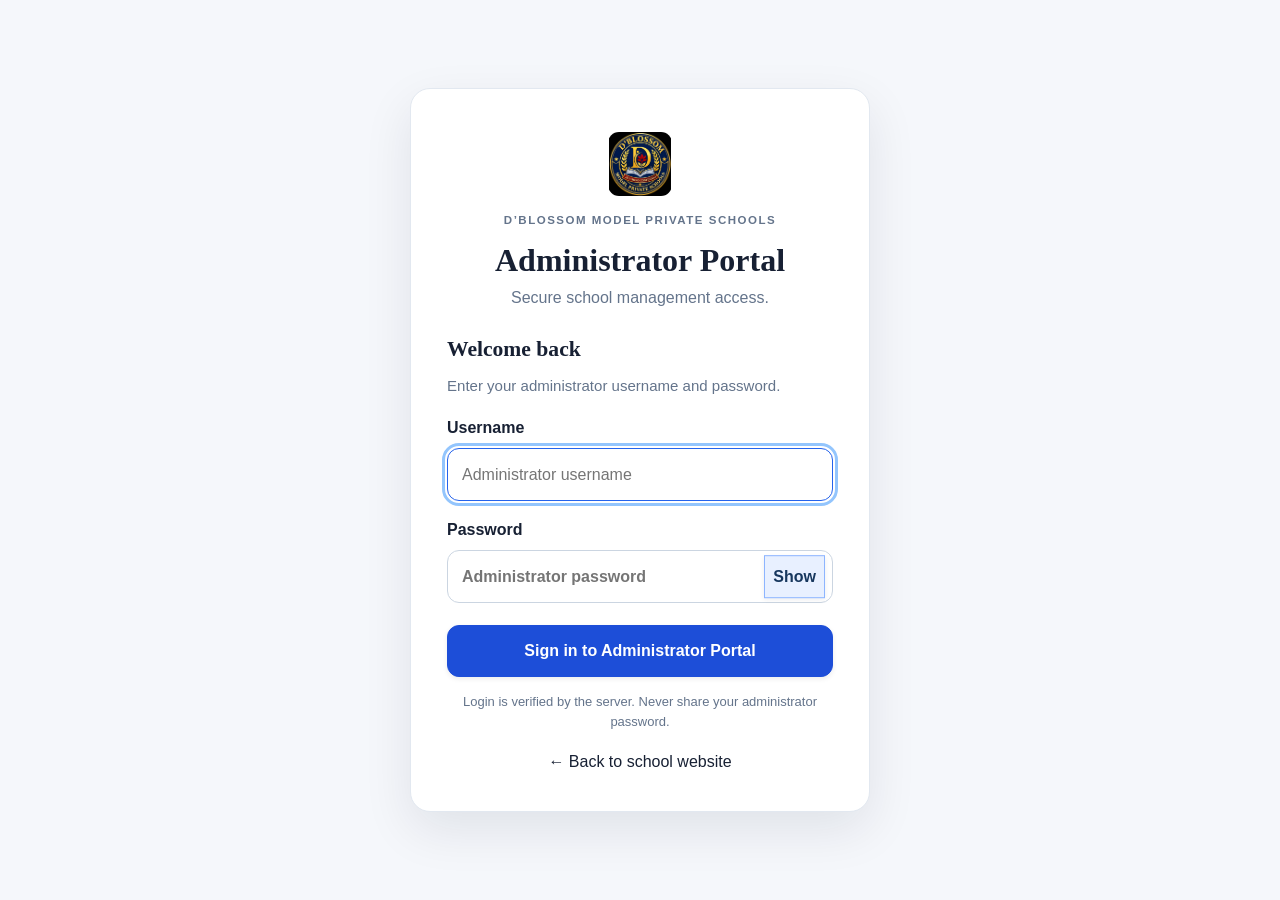
==== commit 81a0970f: "Fix school logo references across site and service worker" ====
--- a/admin/index.html
+++ b/admin/index.html
@@ -1,10 +1,10 @@
 <!doctype html>
 <html lang="en">
 <head><meta charset="utf-8"><meta name="viewport" content="width=device-width,initial-scale=1"><meta name="theme-color" content="#17375e"><meta name="robots" content="noindex,nofollow">
-<title>Administrator Login | D’Blossom Model Private Schools</title><link rel="icon" href="/logo.jpg"><link rel="stylesheet" href="/css/style.css?v=20261010-final-audit-1"><link rel="stylesheet" href="/css/portal.css?v=20261010-final-audit-1"><link rel="stylesheet" href="/css/portal-refresh.css?v=20261010-final-audit-1"></head>
+<title>Administrator Login | D’Blossom Model Private Schools</title><link rel="icon" href="/logo.jpeg"><link rel="stylesheet" href="/css/style.css?v=20261010-final-audit-1"><link rel="stylesheet" href="/css/portal.css?v=20261010-final-audit-1"><link rel="stylesheet" href="/css/portal-refresh.css?v=20261010-final-audit-1"></head>
 <body class="portal-page" data-role="admin">
 <main class="portal-login"><section class="portal-login-card" aria-labelledby="admin-login-title">
-<div class="portal-login-brand"><a href="/" aria-label="Return to school website"><img src="/logo.jpg" alt="D’Blossom Model Private Schools logo"></a><p class="portal-eyebrow">D’BLOSSOM MODEL PRIVATE SCHOOLS</p><h1>Administrator Portal</h1><p>Secure school management access.</p></div>
+<div class="portal-login-brand"><a href="/" aria-label="Return to school website"><img src="/logo.jpeg" alt="D’Blossom Model Private Schools logo"></a><p class="portal-eyebrow">D’BLOSSOM MODEL PRIVATE SCHOOLS</p><h1>Administrator Portal</h1><p>Secure school management access.</p></div>
 <h2 id="admin-login-title">Welcome back</h2><p class="portal-intro">Enter your administrator username and password.</p>
 <form id="admin-login-form" class="portal-login-form" novalidate>
 <label class="portal-field" for="admin-username"><span>Username</span><input id="admin-username" name="username" autocomplete="username" required autofocus placeholder="Administrator username"></label>
--- a/css/portal.css
+++ b/css/portal.css
@@ -222,3 +222,17 @@
 .portal-page .report-summary{display:flex;flex-direction:column;gap:8px}
 .portal-page .report-summary>div{width:100%;box-sizing:border-box}
 @media print{@page{size:A4 portrait;margin:12mm}.portal-page .report-wrap{width:186mm!important;max-width:none!important;margin:0!important;padding:0!important;border:0!important;box-shadow:none!important;overflow:visible!important}.portal-page .report-actions,.portal-page .portal-dashboard-header,.portal-page .portal-static-header,.portal-page .portal-static-sidebar,.portal-page .portal-mobile-nav{display:none!important}.portal-page .report-wrap table{width:100%!important;min-width:0!important;break-inside:auto}.portal-page .report-wrap tr{break-inside:avoid}.portal-page .report-summary>div{break-inside:avoid;background:#fff!important}}
+
+/* Student Learning Materials resource gallery */
+.learning-material-section{margin-top:24px}.learning-material-section h3{color:#17375e;margin:0 0 14px}.learning-material-gallery{display:grid;grid-template-columns:repeat(auto-fill,minmax(170px,1fr));gap:16px}.learning-material-image{display:flex;flex-direction:column;gap:8px;min-width:0;padding:10px;border:1px solid #c7d9ff;border-radius:14px;background:#fff;color:#17375e;text-decoration:none;font-weight:700}.learning-material-image img{width:100%;height:155px;object-fit:cover;border-radius:9px;background:#e8f0ff}.learning-material-image span{overflow-wrap:anywhere}.learning-material-list{display:grid;grid-template-columns:repeat(auto-fit,minmax(240px,1fr));gap:14px}.learning-material-card{display:flex;gap:12px;align-items:flex-start;padding:16px;border:1px solid #c7d9ff;border-radius:14px;background:#fff}.learning-material-icon{font-size:28px}.learning-material-copy{min-width:0;display:flex;flex-direction:column;align-items:flex-start;gap:8px}.learning-material-copy h3,.learning-material-copy p{margin:0}.learning-material-copy a{margin-top:5px}@media(max-width:600px){.learning-material-gallery{grid-template-columns:repeat(2,minmax(0,1fr))}.learning-material-image img{height:120px}.learning-material-card{padding:12px}}
+
+
+/* Mobile-first portal header actions and dropdown navigation. */
+.portal-head-actions{display:flex;align-items:center;gap:8px;min-width:0;}
+.portal-head-actions .btn{white-space:nowrap;flex:0 0 auto;}
+.portal-header-menu,.parent-header-menu{box-sizing:border-box;width:min(100% - 24px,1180px);margin:0 auto 12px;padding:10px;display:grid;grid-template-columns:repeat(3,minmax(0,1fr));gap:8px;background:#fff;border:1px solid #dbe4ef;border-radius:14px;box-shadow:0 8px 22px rgba(15,23,42,.08);}
+.portal-header-menu[hidden],.parent-header-menu[hidden]{display:none!important;}
+.portal-header-menu button,.parent-header-menu a{display:flex;align-items:center;gap:8px;min-width:0;min-height:42px;padding:10px 12px;border:1px solid #e2e8f0;border-radius:10px;background:#f8fafc;color:#17375e;text-decoration:none;text-align:left;font:inherit;font-size:14px;font-weight:700;}
+.portal-header-menu button:hover,.parent-header-menu a:hover{background:#eff6ff;border-color:#bfdbfe;}
+@media(max-width:680px){.portal-dashboard-header{padding:14px 10px!important}.portal-head-row{display:flex;align-items:center;flex-wrap:wrap;gap:10px}.portal-head-row>div:first-child{flex:1 1 100%;min-width:0}.portal-head-actions{flex:1 1 100%;width:100%;display:flex;flex-wrap:nowrap;gap:7px;overflow-x:auto;overflow-y:hidden;padding:1px 0 5px;-webkit-overflow-scrolling:touch}.portal-head-actions .btn{min-height:42px;padding:8px 11px;font-size:13px;white-space:nowrap}.portal-head-actions #logout{margin-left:auto}.portal-header-menu,.parent-header-menu{grid-template-columns:repeat(2,minmax(0,1fr));gap:7px;margin-top:8px}.portal-header-menu button,.parent-header-menu a{font-size:13px;padding:9px;min-height:42px}.portal-head-row .portal-head-actions>div{flex:0 0 auto;width:auto}.parent-header-menu{margin-bottom:10px}}
+@media(max-width:380px){.portal-header-menu,.parent-header-menu{grid-template-columns:minmax(0,1fr)}.portal-head-actions .btn{padding:8px 9px;font-size:12px}}
--- a/css/portal-refresh.css
+++ b/css/portal-refresh.css
@@ -311,3 +311,50 @@
   body.portal-page[data-role="parent"] .portal-head-actions>*,
   body.portal-page[data-role="teacher"] .portal-head-actions>*{width:100%;min-width:0;}
 }
+
+/* Final contrast override after legacy table-control styling. */
+.portal-page .portal-table-wrap td .btn:not(.btn-outline):not(.btn-outline-light):not(.btn-gold):not(.danger-btn):not(.btn-danger):not(.btn-success),.portal-page .portal-table-wrap td button:not(.btn-outline):not(.btn-outline-light):not(.btn-gold):not(.danger-btn):not(.btn-danger):not(.btn-success),.portal-page [data-action]:not([data-action="delete"]):not([data-action="payment-reject"]){background:#1d4ed8!important;color:#fff!important;-webkit-text-fill-color:#fff!important;border:1px solid #1d4ed8!important;opacity:1!important;filter:none!important;visibility:visible!important}
+.portal-page .portal-table-wrap td .btn.btn-outline,.portal-page .portal-table-wrap td button.btn-outline,.portal-page .portal-table-wrap td .btn-outline-light{background:#e8f0ff!important;color:#17375e!important;-webkit-text-fill-color:#17375e!important;border-color:#8db5ff!important}
+.portal-page .portal-table-wrap td .btn.btn-gold,.portal-page .portal-table-wrap td button.btn-gold{background:#f4c542!important;color:#172033!important;-webkit-text-fill-color:#172033!important;border-color:#d6a72c!important}
+.portal-page .portal-table-wrap td .danger-btn,.portal-page .portal-table-wrap td .btn-danger,.portal-page .portal-table-wrap td button[data-action="delete"],.portal-page .portal-table-wrap td button[data-action="payment-reject"],.portal-page [data-action="delete"],.portal-page [data-del]{background:#b91c1c!important;color:#fff!important;-webkit-text-fill-color:#fff!important;border-color:#b91c1c!important}
+.portal-page .portal-table-wrap td .btn-success{background:#15803d!important;color:#fff!important;-webkit-text-fill-color:#fff!important;border-color:#15803d!important}
+.portal-page button,.portal-page .btn,.portal-page a.btn{opacity:1!important;filter:none!important;visibility:visible!important;text-shadow:none!important;backdrop-filter:none!important;-webkit-backdrop-filter:none!important;box-shadow:0 2px 5px rgba(15,23,42,.08)!important}
+.portal-page .result-filters input[name="session"],.portal-page input[name="session"],.portal-page select[name="session"]{display:block!important;visibility:visible!important;opacity:1!important;background:#fff!important;color:#172033!important;border:2px solid #64748b!important;min-height:48px!important;width:100%!important;position:relative!important;z-index:1!important;box-shadow:0 0 0 2px rgba(37,99,235,.08)!important}
+.portal-page .result-filters label,.portal-page .result-filters .field{display:block!important;visibility:visible!important;opacity:1!important;min-width:0!important}
+@media print{@page{size:A4 portrait;margin:12mm}.portal-page .report-wrap{width:186mm!important;max-width:none!important;margin:0!important;padding:0!important;border:0!important;box-shadow:none!important;overflow:visible!important}.portal-page .report-actions,.portal-page .portal-dashboard-header,.portal-page .portal-static-header,.portal-page .portal-static-sidebar,.portal-page .portal-mobile-nav{display:none!important}.portal-page .report-wrap table{width:100%!important;min-width:0!important}.portal-page .report-wrap tr{break-inside:avoid}}
+
+
+/* Mobile header: keep portal actions on one horizontal line and retain the dropdown menu. */
+@media(max-width:680px){
+  body.portal-page .portal-head-actions{
+    display:flex!important;
+    flex-direction:row!important;
+    flex-wrap:nowrap!important;
+    align-items:center;
+    gap:6px;
+    width:100%;
+    max-width:100%;
+    overflow-x:auto;
+    overflow-y:hidden;
+    padding:2px 1px 6px;
+    -webkit-overflow-scrolling:touch;
+    scrollbar-width:thin;
+  }
+  body.portal-page .portal-head-actions>*{
+    flex:0 0 auto!important;
+    width:auto!important;
+    min-width:max-content;
+    min-height:44px;
+    white-space:nowrap;
+    justify-content:center;
+  }
+  body.portal-page .portal-head-row{gap:8px}
+  body.portal-page .portal-head-row>div{min-width:0}
+}
+@media(max-width:380px){
+  body.portal-page .portal-head-actions{
+    display:flex!important;
+    grid-template-columns:none!important;
+  }
+  body.portal-page .portal-head-actions>*{width:auto!important}
+}
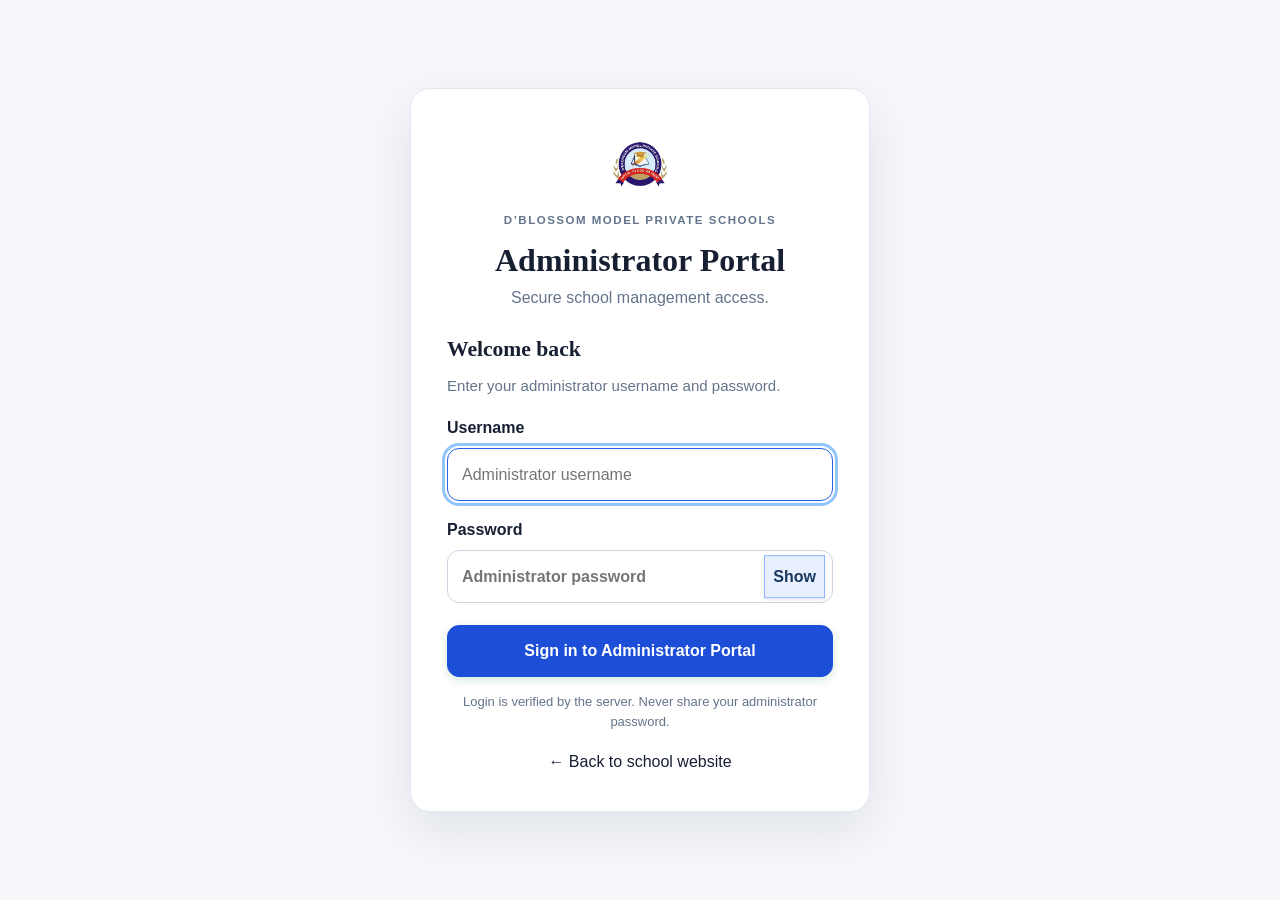
==== commit bab8a200: "Implement requested class filter and shared theme control" ====
--- a/admin/index.html
+++ b/admin/index.html
@@ -1,7 +1,7 @@
 <!doctype html>
 <html lang="en">
 <head><meta charset="utf-8"><meta name="viewport" content="width=device-width,initial-scale=1"><meta name="theme-color" content="#17375e"><meta name="robots" content="noindex,nofollow">
-<title>Administrator Login | D’Blossom Model Private Schools</title><link rel="icon" href="/logo.jpeg"><link rel="stylesheet" href="/css/style.css?v=20261010-final-audit-1"><link rel="stylesheet" href="/css/portal.css?v=20261010-final-audit-1"><link rel="stylesheet" href="/css/portal-refresh.css?v=20261010-final-audit-1"></head>
+<title>Administrator Login | D’Blossom Model Private Schools</title><link rel="icon" href="/logo.jpeg"><link rel="stylesheet" href="/css/style.css?v=20261010-final-audit-1"><link rel="stylesheet" href="/css/portal.css?v=20261010-final-audit-1"><link rel="stylesheet" href="/css/portal-refresh.css?v=20261010-final-audit-1"><link rel="stylesheet" href="/css/admin-login.css?v=20261109-1"><link rel="stylesheet" href="/css/theme-toggle.css?v=20261109-1"></head>
 <body class="portal-page" data-role="admin">
 <main class="portal-login"><section class="portal-login-card" aria-labelledby="admin-login-title">
 <div class="portal-login-brand"><a href="/" aria-label="Return to school website"><img src="/logo.jpeg" alt="D’Blossom Model Private Schools logo"></a><p class="portal-eyebrow">D’BLOSSOM MODEL PRIVATE SCHOOLS</p><h1>Administrator Portal</h1><p>Secure school management access.</p></div>
@@ -12,4 +12,4 @@
 <div id="admin-login-status" class="portal-status" role="status" aria-live="polite"></div><button class="btn navy-btn portal-login-btn" type="submit" id="admin-login-submit">Sign in to Administrator Portal</button>
 </form><p class="portal-help">Login is verified by the server. Never share your administrator password.</p><a class="portal-back" href="/">← Back to school website</a>
 </section></main><script src="/js/admin-login-html.js?v=20261010-whatsapp-chat-2"></script>
-</body></html>+<script src="/js/theme-toggle.js?v=20261109-1"></script></body></html>
--- a/css/style.css
+++ b/css/style.css
@@ -159,7 +159,7 @@
 .hero{background-image:linear-gradient(90deg,rgba(5,18,31,.96),rgba(5,18,31,.55)),url('/school-building.jpg');background-size:cover;background-position:center}
 /* Final premium school-site pass */
 .hero{background:#0b1f33}
-.hero-overlay{background:linear-gradient(90deg,rgba(5,18,31,.96),rgba(5,18,31,.55))}
+.hero-overlay{background:transparent!important}
 .hero-accent{position:absolute;border:1px solid rgba(201,154,61,.25);border-radius:50%;pointer-events:none}
 .hero-accent-one{width:520px;height:520px;right:-180px;top:-140px}
 .hero-accent-two{width:260px;height:260px;right:210px;bottom:-150px}
@@ -188,8 +188,8 @@
 @media(max-width:600px){.school-identity-card{min-height:330px;padding:28px}.school-mark{width:76px;height:76px;margin-bottom:18px}.school-identity-card h2{font-size:2rem}.identity-line{font-size:10px}.hero-grid{padding-block:64px}.floating-whatsapp{right:14px;bottom:14px}}
 
 /* Final professional public-site polish */
-.hero{background-image:none!important;background-color:#0b1f33!important}
-.hero::after{content:"";position:absolute;inset:auto 0 0;height:180px;background:linear-gradient(to bottom,transparent,rgba(11,31,51,.22));pointer-events:none}
+.hero{background-image:url('/background.jpg')!important;background-color:transparent!important;background-size:cover!important;background-position:center center!important;background-repeat:no-repeat!important}
+.hero::after{content:none!important}
 .section-heading{position:relative;padding-left:18px}
 .section-heading::before{content:"";position:absolute;left:0;top:4px;width:3px;height:44px;background:var(--gold);border-radius:3px}
 .section-heading p:last-child{max-width:680px;color:#667583;line-height:1.8}
@@ -250,3 +250,55 @@
 button:disabled,.btn:disabled,input:disabled{opacity:.62!important;cursor:not-allowed}
 button:focus-visible,.btn:focus-visible,input[type=button]:focus-visible,input[type=submit]:focus-visible{outline:3px solid #f4c542!important;outline-offset:3px!important}
 .school-whatsapp-float{filter:none!important;opacity:1!important;visibility:visible!important}
+
+
+/* Targeted DBMS homepage fixes. */
+.brand img,.footer-logo,.admission-logo,.portal-login-brand img{object-fit:contain;background:#fff}
+.desktop-nav{display:flex;align-items:center;gap:20px;font-size:14px;color:#334155}
+.desktop-nav>a{padding:10px 0}
+.desktop-nav .nav-menu{position:relative}
+.desktop-nav .nav-menu summary{list-style:none;cursor:pointer;padding:10px 12px;border:1px solid var(--border);border-radius:8px;font-weight:700;color:var(--navy)}
+.desktop-nav .nav-menu summary::-webkit-details-marker{display:none}
+.desktop-nav .nav-menu[open] .dropdown{display:block;z-index:100}
+.desktop-nav .dropdown{min-width:230px;top:calc(100% + 8px)}
+.desktop-nav .dropdown .nav-enrol{margin-top:4px;text-align:center}
+.section-heading{border-left:0!important;padding-left:0!important}
+.section-heading::before,.section-label:after,.section-heading .section-label:after{display:none!important;content:none!important}
+.school-identity-card{background-image:linear-gradient(135deg,rgba(7,23,51,.9),rgba(7,23,51,.55)),url('/schoolimage.jpg');background-position:center;background-size:cover;background-repeat:no-repeat}
+.contact-actions .btn-gold,.contact-form-card .btn-gold{background:var(--gold)!important;color:var(--ink)!important;border:1px solid var(--gold)!important}
+#admission-form .admission-actions button.btn-gold{background:var(--gold)!important;color:var(--ink)!important;border:1px solid var(--gold)!important}
+#admission-form .admission-actions .btn-outline-print{background:transparent!important;color:var(--navy)!important;border:2px solid var(--gold)!important}
+#admission-form .admission-actions .btn-outline-print:hover{background:rgba(245,190,40,.12)!important}
+.footer-grid{grid-template-columns:1.5fr 1fr 1.4fr}
+@media(min-width:1024px){.menu-button{display:none}.mobile-nav{display:none!important}}
+
+/* Requested public-site visual consistency; isolated to public website styles. */
+.section-heading{border-left:0!important;padding-left:0!important}
+.section-heading::before,.section-label::after,.section-label:after,.section-title-block::after{content:none!important;display:none!important}
+#admission-form .admission-actions .btn-gold{background:#f4c542!important;color:#172033!important;border:1px solid #d6a72c!important}
+#admission-form .admission-actions .btn-outline-print{background:transparent!important;color:var(--navy)!important;border:2px solid #d6a72c!important}
+#admission-form .admission-actions .btn-outline-print:hover{background:rgba(244,197,66,.12)!important}
+.contact-home .contact-actions .btn-gold,.contact-home .contact-form-card .btn-gold{background:#f4c542!important;color:#172033!important;border:1px solid #d6a72c!important}
+
+
+/* Board Members — homepage section */
+.board-members-section{background:#f7f9fb}
+.board-members-grid{display:grid;grid-template-columns:repeat(2,minmax(0,1fr));gap:24px;max-width:920px;margin:0 auto}
+.board-member-card{min-width:0;overflow:hidden;text-align:center;background:#fff;border:1px solid var(--border);border-radius:16px;padding:20px;box-shadow:0 8px 24px rgb(15 23 42/.05);transition:transform .2s ease,box-shadow .2s ease}
+.board-member-card:hover{transform:translateY(-3px);box-shadow:0 14px 30px rgb(15 23 42/.1)}
+.board-member-photo{width:100%;max-width:300px;aspect-ratio:4/3;margin:0 auto 18px;overflow:hidden;border-radius:12px;background:#e9eef4;display:grid;place-items:center}
+.board-member-photo img{display:block;width:100%;height:100%;object-fit:cover;object-position:center}
+.board-member-photo img[hidden],.board-member-photo-placeholder[hidden]{display:none}
+.board-member-photo-placeholder{width:100%;height:100%;display:grid;place-items:center;padding:12px;color:#64748b;font-size:14px;font-weight:600;background:linear-gradient(135deg,#edf2f7,#dfe7f0)}
+.board-member-card h3{margin:0;color:var(--navy);font-size:clamp(17px,2vw,21px);line-height:1.4}
+@media(max-width:600px){.board-members-grid{grid-template-columns:repeat(2,minmax(0,1fr));gap:12px}.board-member-card{padding:12px;border-radius:12px}.board-member-photo{aspect-ratio:3/4;margin-bottom:12px;border-radius:9px}.board-member-card h3{font-size:14px;overflow-wrap:anywhere}}
+@media(prefers-reduced-motion:reduce){.board-member-card{transition:none}.board-member-card:hover{transform:none}}
+
+
+/* Homepage background: use background.jpeg and frame the students clearly. */
+.hero{background-image:url('/background.jpeg')!important;background-size:cover!important;background-position:center 76%!important;background-repeat:no-repeat!important}
+.hero-overlay{background:transparent!important}
+@media(max-width:760px){.hero{background-position:center 72%!important;background-size:cover!important}}
+
+/* Samzy Technology footer attribution */
+.site-footer .footer-credit{margin:28px 0 0;padding-top:18px;border-top:1px solid rgba(219,234,254,.18);text-align:center;color:#b9c8df;font-size:13px;letter-spacing:.02em}.site-footer .footer-credit a{display:inline-flex;align-items:center;margin:0 0 0 5px;padding:7px 12px;border:1px solid rgba(217,166,46,.55);border-radius:999px;background:#d9a62e;color:#071733;font-weight:800;letter-spacing:.04em;transition:background .2s ease,color .2s ease,transform .2s ease}.site-footer .footer-credit a:hover{background:#f0c75e;color:#071733;transform:translateY(-1px)}.site-footer .footer-credit a:focus-visible{outline:3px solid #fff;outline-offset:3px}
--- a/css/portal.css
+++ b/css/portal.css
@@ -236,3 +236,40 @@
 .portal-header-menu button:hover,.parent-header-menu a:hover{background:#eff6ff;border-color:#bfdbfe;}
 @media(max-width:680px){.portal-dashboard-header{padding:14px 10px!important}.portal-head-row{display:flex;align-items:center;flex-wrap:wrap;gap:10px}.portal-head-row>div:first-child{flex:1 1 100%;min-width:0}.portal-head-actions{flex:1 1 100%;width:100%;display:flex;flex-wrap:nowrap;gap:7px;overflow-x:auto;overflow-y:hidden;padding:1px 0 5px;-webkit-overflow-scrolling:touch}.portal-head-actions .btn{min-height:42px;padding:8px 11px;font-size:13px;white-space:nowrap}.portal-head-actions #logout{margin-left:auto}.portal-header-menu,.parent-header-menu{grid-template-columns:repeat(2,minmax(0,1fr));gap:7px;margin-top:8px}.portal-header-menu button,.parent-header-menu a{font-size:13px;padding:9px;min-height:42px}.portal-head-row .portal-head-actions>div{flex:0 0 auto;width:auto}.parent-header-menu{margin-bottom:10px}}
 @media(max-width:380px){.portal-header-menu,.parent-header-menu{grid-template-columns:minmax(0,1fr)}.portal-head-actions .btn{padding:8px 9px;font-size:12px}}
+
+
+/* Compact image preview in each administrator gallery record row. */
+.portal-page .admin-gallery-row-thumb{
+  display:block;
+  width:42px;
+  height:42px;
+  object-fit:cover;
+  border-radius:6px;
+  border:1px solid #dbe4ef;
+  background:#f1f5f9;
+}
+
+
+/* Force compact 36px gallery thumbnails in admin rows. */
+.portal-page .admin-gallery-row-thumb{display:block!important;width:36px!important;height:36px!important;min-width:36px;object-fit:cover;object-position:center;border-radius:5px;border:1px solid #dbe4ef;background:#f1f5f9}
+.portal-page #admin-main table.data-table td:first-child{vertical-align:middle}
+
+
+/* Admin sidebar: only the currently selected section is blue. */
+.portal-page #admin-sidebar button[data-section]{
+  background:#fff!important;
+  color:#334155!important;
+  border:1px solid #e2e8f0!important;
+  font-weight:650!important;
+}
+.portal-page #admin-sidebar button[data-section]:hover:not(.active){
+  background:#f8fafc!important;
+  color:#17375e!important;
+  border-color:#cbd5e1!important;
+}
+.portal-page #admin-sidebar button[data-section].active{
+  background:#2563eb!important;
+  color:#fff!important;
+  border-color:#2563eb!important;
+  font-weight:800!important;
+}
--- a/css/portal-refresh.css
+++ b/css/portal-refresh.css
@@ -324,37 +324,69 @@
 @media print{@page{size:A4 portrait;margin:12mm}.portal-page .report-wrap{width:186mm!important;max-width:none!important;margin:0!important;padding:0!important;border:0!important;box-shadow:none!important;overflow:visible!important}.portal-page .report-actions,.portal-page .portal-dashboard-header,.portal-page .portal-static-header,.portal-page .portal-static-sidebar,.portal-page .portal-mobile-nav{display:none!important}.portal-page .report-wrap table{width:100%!important;min-width:0!important}.portal-page .report-wrap tr{break-inside:avoid}}
 
 
-/* Mobile header: keep portal actions on one horizontal line and retain the dropdown menu. */
-@media(max-width:680px){
-  body.portal-page .portal-head-actions{
-    display:flex!important;
-    flex-direction:row!important;
-    flex-wrap:nowrap!important;
-    align-items:center;
-    gap:6px;
-    width:100%;
-    max-width:100%;
-    overflow-x:auto;
-    overflow-y:hidden;
-    padding:2px 1px 6px;
-    -webkit-overflow-scrolling:touch;
-    scrollbar-width:thin;
-  }
-  body.portal-page .portal-head-actions>*{
-    flex:0 0 auto!important;
-    width:auto!important;
-    min-width:max-content;
-    min-height:44px;
-    white-space:nowrap;
-    justify-content:center;
-  }
-  body.portal-page .portal-head-row{gap:8px}
-  body.portal-page .portal-head-row>div{min-width:0}
+/* Consistent green sign-in actions for all three user portals. */
+.portal-page .portal-login-btn,.portal-page .portal-login-form button[type="submit"]{background:#15803d!important;color:#fff!important;-webkit-text-fill-color:#fff!important;border:1px solid #15803d!important;box-shadow:0 3px 8px rgba(21,128,61,.18)!important;}
+.portal-page .portal-login-btn:hover,.portal-page .portal-login-form button[type="submit"]:hover{background:#166534!important;border-color:#166534!important;}
+.portal-page .portal-login-btn:focus-visible,.portal-page .portal-login-form button[type="submit"]:focus-visible{outline:3px solid rgba(21,128,61,.28)!important;outline-offset:3px;}
+
+
+/* 2026-10-13 compact student and parent portal navigation */
+.portal-page .student-compact-header .inner,.portal-page .parent-compact-header .inner{display:flex;align-items:center;justify-content:space-between;gap:12px;min-width:0;flex-wrap:nowrap;padding-top:10px;padding-bottom:10px}
+.portal-page .student-compact-header .portal-brand,.portal-page .parent-compact-header .portal-brand{min-width:0;flex:1 1 auto;gap:9px}
+.portal-page .student-compact-header .portal-brand img,.portal-page .parent-compact-header .portal-brand img{width:38px;height:38px;flex:0 0 38px;object-fit:contain}
+.portal-page .student-compact-header .portal-brand h1,.portal-page .parent-compact-header .portal-brand h1{font-size:clamp(15px,2.3vw,21px);line-height:1.2;margin:0}
+.portal-page .student-compact-header .portal-brand p,.portal-page .parent-compact-header .portal-brand p{font-size:11px;line-height:1.25;margin:3px 0 0}
+.portal-page .student-header-actions,.portal-page .parent-compact-actions{display:flex;align-items:center;justify-content:flex-end;gap:5px;flex:0 0 auto;min-width:0}
+.portal-page .student-header-actions .btn,.portal-page .parent-compact-actions .btn,.portal-page .parent-compact-actions .portal-message-link{min-height:32px;padding:6px 9px;font-size:11px;line-height:1.1;white-space:nowrap}
+.portal-page .student-compact-body{padding-top:14px}.portal-page .student-compact-body #student-panel{width:100%;max-width:1180px;margin:0 auto}
+.portal-page .student-header-menu,.portal-page .parent-header-menu{width:min(calc(100% - 20px),1180px);margin:8px auto 12px;grid-template-columns:repeat(3,minmax(0,1fr));gap:7px;padding:9px}
+.portal-page .student-header-menu button,.portal-page .parent-header-menu a{min-height:36px;padding:8px 10px;font-size:12px;line-height:1.25}
+.portal-page .student-header-menu[hidden],.portal-page .parent-header-menu[hidden]{display:none!important}
+@media(max-width:680px){.portal-page .student-compact-header .inner,.portal-page .parent-compact-header .inner{padding:8px 10px;gap:6px}.portal-page .student-compact-header .portal-brand img,.portal-page .parent-compact-header .portal-brand img{width:30px;height:30px;flex-basis:30px}.portal-page .student-compact-header .portal-brand h1,.portal-page .parent-compact-header .portal-brand h1{font-size:14px}.portal-page .student-compact-header .portal-brand p,.portal-page .parent-compact-header .portal-brand p{display:none}.portal-page .student-header-actions,.portal-page .parent-compact-actions{gap:4px}.portal-page .student-header-actions .btn,.portal-page .parent-compact-actions .btn,.portal-page .parent-compact-actions .portal-message-link{min-height:30px;padding:6px 7px;font-size:10px}.portal-page .student-header-menu,.portal-page .parent-header-menu{grid-template-columns:repeat(2,minmax(0,1fr));margin-top:6px}.portal-page .student-compact-body{padding:10px}.portal-page .student-compact-body #student-panel{padding:0}}
+@media(max-width:380px){.portal-page .parent-compact-header .inner{gap:4px;padding-inline:6px}.portal-page .parent-compact-header .portal-brand{gap:4px}.portal-page .parent-compact-header .portal-brand img{width:25px;height:25px;flex-basis:25px}.portal-page .parent-compact-header .portal-brand h1{font-size:12px}.portal-page .parent-compact-actions{gap:3px}.portal-page .parent-compact-actions .btn,.portal-page .parent-compact-actions .portal-message-link{padding:5px 5px;font-size:9px}.portal-page .student-compact-header .inner{padding-inline:7px}.portal-page .student-compact-header .portal-brand h1{font-size:12px}.portal-page .student-header-actions .btn{font-size:10px;padding:5px 6px}}
+
+
+/* Keep the parent header actions in a single compact row on phones. */
+@media(max-width:680px){body.portal-page[data-role="parent"] .parent-compact-header .inner{display:flex!important;flex-direction:row!important;align-items:center!important;flex-wrap:nowrap!important;gap:5px!important}body.portal-page[data-role="parent"] .parent-compact-header .portal-brand{flex:0 1 auto!important;width:auto!important;min-width:0!important}body.portal-page[data-role="parent"] .parent-compact-actions{display:flex!important;flex:0 0 auto!important;flex-wrap:nowrap!important;width:auto!important;max-width:100%!important;overflow:visible!important;margin-left:auto!important}body.portal-page[data-role="parent"] .parent-compact-actions>*{flex:0 0 auto!important;width:auto!important;min-width:0!important}body.portal-page[data-role="parent"] .parent-compact-actions .btn,body.portal-page[data-role="parent"] .parent-compact-actions .portal-message-link{min-height:30px!important;padding:5px 6px!important;font-size:10px!important}}@media(max-width:380px){body.portal-page[data-role="parent"] .parent-compact-header .inner{gap:3px!important;padding-inline:5px!important}body.portal-page[data-role="parent"] .parent-compact-header .portal-brand{gap:3px!important}body.portal-page[data-role="parent"] .parent-compact-header .portal-brand h1{font-size:11px!important}body.portal-page[data-role="parent"] .parent-compact-actions{gap:2px!important}body.portal-page[data-role="parent"] .parent-compact-actions .btn,body.portal-page[data-role="parent"] .parent-compact-actions .portal-message-link{padding:4px 4px!important;font-size:9px!important}}
+
+
+/* Final mobile header overrides: compact, horizontal actions on parent and teacher portals. */
+.portal-page .parent-compact-header,.portal-page .teacher-compact-header{padding:8px 12px!important}.portal-page .parent-compact-header .inner,.portal-page .teacher-compact-header .inner{display:flex!important;flex-direction:row!important;align-items:center!important;justify-content:space-between!important;flex-wrap:nowrap!important;gap:8px!important;max-width:1400px;margin:auto}.portal-page .parent-compact-header .portal-brand,.portal-page .teacher-compact-header .portal-brand{display:flex!important;align-items:center!important;flex:1 1 auto!important;min-width:0!important;gap:7px!important}.portal-page .parent-compact-header .portal-brand img,.portal-page .teacher-compact-header .portal-brand img{width:32px!important;height:32px!important;flex:0 0 32px!important}.portal-page .parent-compact-header .portal-brand h1,.portal-page .teacher-compact-header .portal-brand h1{font-size:clamp(12px,2vw,18px)!important;line-height:1.15!important;margin:0!important;white-space:nowrap}.portal-page .parent-compact-header .portal-brand p,.portal-page .teacher-compact-header .portal-brand p{display:none!important}.portal-page .parent-compact-actions,.portal-page .teacher-compact-actions{display:flex!important;align-items:center!important;justify-content:flex-end!important;flex:0 0 auto!important;flex-wrap:nowrap!important;gap:4px!important;width:auto!important;max-width:none!important;min-width:0!important;overflow:visible!important;margin:0!important;padding:0!important}.portal-page .parent-compact-actions>* ,.portal-page .teacher-compact-actions>*{display:inline-flex!important;align-items:center!important;justify-content:center!important;flex:0 0 auto!important;width:auto!important;min-width:0!important;min-height:30px!important;margin:0!important;padding:5px 7px!important;font-size:10px!important;line-height:1.1!important;white-space:nowrap!important}.portal-page .parent-header-menu,.portal-page .teacher-header-menu{display:grid!important;grid-template-columns:repeat(3,minmax(0,1fr))!important;width:calc(100% - 20px)!important;margin:8px auto 12px!important;padding:9px!important;gap:7px!important;background:#fff!important;border:1px solid #dbe4ef!important;border-radius:12px!important}.portal-page .parent-header-menu[hidden],.portal-page .teacher-header-menu[hidden]{display:none!important}.portal-page .parent-header-menu a,.portal-page .teacher-header-menu button{min-width:0!important;min-height:34px!important;padding:7px 8px!important;font-size:11px!important;line-height:1.2!important;white-space:normal!important;border:1px solid #e2e8f0!important;border-radius:8px!important;background:#f8fafc!important;color:#17375e!important;text-decoration:none!important}.portal-page .teacher-header-menu button{text-align:left!important;font-weight:700!important}.portal-page .parent-compact-header .portal-head-actions .portal-message-link,.portal-page .teacher-compact-header .portal-head-actions .portal-message-link{background:transparent!important;color:#fff!important;border:1px solid rgba(255,255,255,.35)!important;border-radius:8px!important;text-decoration:none!important}
+@media(max-width:520px){.portal-page .parent-compact-header,.portal-page .teacher-compact-header{padding:7px 7px!important}.portal-page .parent-compact-header .inner,.portal-page .teacher-compact-header .inner{gap:4px!important}.portal-page .parent-compact-header .portal-brand,.portal-page .teacher-compact-header .portal-brand{gap:4px!important}.portal-page .parent-compact-header .portal-brand img,.portal-page .teacher-compact-header .portal-brand img{width:25px!important;height:25px!important;flex-basis:25px!important}.portal-page .parent-compact-header .portal-brand h1,.portal-page .teacher-compact-header .portal-brand h1{font-size:11px!important;letter-spacing:-.2px}.portal-page .parent-compact-actions,.portal-page .teacher-compact-actions{gap:2px!important}.portal-page .parent-compact-actions>* ,.portal-page .teacher-compact-actions>*{min-height:27px!important;padding:4px 4px!important;font-size:9px!important;border-radius:6px!important}.portal-page .parent-header-menu,.portal-page .teacher-header-menu{grid-template-columns:repeat(2,minmax(0,1fr))!important;width:calc(100% - 14px)!important;gap:6px!important;padding:7px!important}.portal-page .parent-header-menu a,.portal-page .teacher-header-menu button{min-height:32px!important;padding:6px!important;font-size:10px!important}}
+@media(max-width:365px){.portal-page .parent-compact-header .portal-brand h1,.portal-page .teacher-compact-header .portal-brand h1{font-size:10px!important}.portal-page .parent-compact-actions>* ,.portal-page .teacher-compact-actions>*{padding:4px 3px!important;font-size:8px!important}.portal-page .parent-header-menu,.portal-page .teacher-header-menu{grid-template-columns:repeat(2,minmax(0,1fr))!important}}
+
+/* High-specificity mobile layout overrides for parent and teacher headers. */
+@media(max-width:620px){body.portal-page[data-role="parent"] .parent-compact-header .inner,body.portal-page[data-role="teacher"] .teacher-compact-header .inner{display:flex!important;flex-direction:row!important;flex-wrap:nowrap!important;align-items:center!important;justify-content:space-between!important;gap:4px!important}body.portal-page[data-role="parent"] .parent-compact-actions,body.portal-page[data-role="teacher"] .teacher-compact-actions{display:flex!important;flex-direction:row!important;flex-wrap:nowrap!important;align-items:center!important;justify-content:flex-end!important;gap:3px!important;width:auto!important;flex:0 0 auto!important;overflow:visible!important;margin:0!important}body.portal-page[data-role="parent"] .parent-compact-actions>*,body.portal-page[data-role="teacher"] .teacher-compact-actions>*{display:inline-flex!important;flex:0 0 auto!important;width:auto!important;min-width:0!important;max-width:none!important;min-height:28px!important;padding:4px 5px!important;font-size:9px!important;white-space:nowrap!important}body.portal-page[data-role="parent"] .parent-compact-header .portal-brand,body.portal-page[data-role="teacher"] .teacher-compact-header .portal-brand{flex:1 1 auto!important;width:auto!important;min-width:0!important}body.portal-page[data-role="parent"] .parent-compact-header .portal-brand h1,body.portal-page[data-role="teacher"] .teacher-compact-header .portal-brand h1{font-size:11px!important;white-space:nowrap!important}}
+@media(max-width:380px){body.portal-page[data-role="parent"] .parent-compact-header .inner,body.portal-page[data-role="teacher"] .teacher-compact-header .inner{padding-inline:5px!important;gap:3px!important}body.portal-page[data-role="parent"] .parent-compact-header .portal-brand img,body.portal-page[data-role="teacher"] .teacher-compact-header .portal-brand img{width:23px!important;height:23px!important;flex-basis:23px!important}body.portal-page[data-role="parent"] .parent-compact-header .portal-brand h1,body.portal-page[data-role="teacher"] .teacher-compact-header .portal-brand h1{font-size:10px!important}body.portal-page[data-role="parent"] .parent-compact-actions>*,body.portal-page[data-role="teacher"] .teacher-compact-actions>*{padding:4px 3px!important;font-size:8px!important}}
+
+
+/* Final mobile portal navigation: compact horizontal controls and functional dropdown layout. */
+.portal-page .parent-compact-header .inner,.portal-page .teacher-compact-header .inner{display:flex!important;align-items:center!important;justify-content:space-between!important;flex-flow:row nowrap!important;gap:8px!important;width:100%!important;min-width:0!important;padding:8px 10px!important}
+.portal-page .parent-compact-header .portal-brand,.portal-page .teacher-compact-header .portal-brand{display:flex!important;align-items:center!important;flex:1 1 0!important;min-width:0!important;gap:6px!important}
+.portal-page .parent-compact-header .portal-brand img,.portal-page .teacher-compact-header .portal-brand img{width:28px!important;height:28px!important;flex:0 0 28px!important}
+.portal-page .parent-compact-header .portal-brand h1,.portal-page .teacher-compact-header .portal-brand h1{font-size:clamp(10px,2.6vw,15px)!important;line-height:1.1!important;white-space:nowrap!important;overflow:hidden!important;text-overflow:ellipsis!important;margin:0!important}
+.portal-page .parent-compact-header .portal-brand p,.portal-page .teacher-compact-header .portal-brand p{display:none!important}
+.portal-page .parent-compact-actions,.portal-page .teacher-compact-actions,.portal-page .portal-dashboard-header .portal-head-actions{display:flex!important;align-items:center!important;justify-content:flex-end!important;flex:0 0 auto!important;flex-flow:row nowrap!important;gap:4px!important;width:auto!important;min-width:0!important;margin:0!important;padding:0!important;overflow:visible!important}
+.portal-page .parent-compact-actions>*,.portal-page .teacher-compact-actions>*,.portal-page .portal-dashboard-header .portal-head-actions>*{display:inline-flex!important;align-items:center!important;justify-content:center!important;flex:0 0 auto!important;width:auto!important;min-width:0!important;max-width:none!important;min-height:29px!important;margin:0!important;padding:5px 7px!important;font-size:10px!important;line-height:1.05!important;white-space:nowrap!important;border-radius:7px!important}
+.portal-page .parent-header-menu,.portal-page .teacher-header-menu,.portal-page #portal-header-menu{display:grid!important;grid-template-columns:repeat(3,minmax(0,1fr))!important;gap:7px!important;width:calc(100% - 20px)!important;max-width:1180px!important;margin:8px auto 12px!important;padding:9px!important;background:#fff!important;border:1px solid #dbe4ef!important;border-radius:12px!important;box-shadow:0 8px 22px rgba(15,23,42,.08)!important}
+.portal-page .parent-header-menu[hidden],.portal-page .teacher-header-menu[hidden],.portal-page #portal-header-menu[hidden]{display:none!important}
+.portal-page .parent-header-menu a,.portal-page .teacher-header-menu button,.portal-page #portal-header-menu button{display:flex!important;align-items:center!important;min-width:0!important;min-height:36px!important;padding:8px!important;font-size:11px!important;line-height:1.2!important;white-space:normal!important;text-align:left!important;border:1px solid #e2e8f0!important;border-radius:8px!important;background:#f8fafc!important;color:#17375e!important;text-decoration:none!important;cursor:pointer!important}
+.portal-page .parent-header-menu a:focus-visible,.portal-page .teacher-header-menu button:focus-visible,.portal-page #portal-header-menu button:focus-visible{outline:2px solid #c99418!important;outline-offset:2px!important}
+.portal-page .portal-dashboard-body{padding-top:12px!important}
+@media(max-width:620px){
+ .portal-page .parent-compact-header .inner,.portal-page .teacher-compact-header .inner{gap:4px!important;padding:7px 6px!important}
+ .portal-page .parent-compact-header .portal-brand,.portal-page .teacher-compact-header .portal-brand{gap:4px!important}
+ .portal-page .parent-compact-header .portal-brand img,.portal-page .teacher-compact-header .portal-brand img{width:23px!important;height:23px!important;flex-basis:23px!important}
+ .portal-page .parent-compact-header .portal-brand h1,.portal-page .teacher-compact-header .portal-brand h1{font-size:10px!important;letter-spacing:-.25px!important}
+ .portal-page .parent-compact-actions,.portal-page .teacher-compact-actions,.portal-page .portal-dashboard-header .portal-head-actions{gap:3px!important}
+ .portal-page .parent-compact-actions>*,.portal-page .teacher-compact-actions>*,.portal-page .portal-dashboard-header .portal-head-actions>*{min-height:27px!important;padding:4px 4px!important;font-size:9px!important;letter-spacing:-.15px!important}
+ .portal-page .parent-header-menu,.portal-page .teacher-header-menu,.portal-page #portal-header-menu{grid-template-columns:repeat(2,minmax(0,1fr))!important;width:calc(100% - 12px)!important;margin:6px auto 10px!important;padding:7px!important;gap:5px!important}
+ .portal-page .parent-header-menu a,.portal-page .teacher-header-menu button,.portal-page #portal-header-menu button{min-height:32px!important;padding:6px!important;font-size:10px!important}
 }
 @media(max-width:380px){
-  body.portal-page .portal-head-actions{
-    display:flex!important;
-    grid-template-columns:none!important;
-  }
-  body.portal-page .portal-head-actions>*{width:auto!important}
-}
+ .portal-page .parent-compact-header .inner,.portal-page .teacher-compact-header .inner{gap:2px!important;padding-inline:4px!important}
+ .portal-page .parent-compact-header .portal-brand,.portal-page .teacher-compact-header .portal-brand{gap:3px!important}
+ .portal-page .parent-compact-header .portal-brand img,.portal-page .teacher-compact-header .portal-brand img{width:20px!important;height:20px!important;flex-basis:20px!important}
+ .portal-page .parent-compact-header .portal-brand h1,.portal-page .teacher-compact-header .portal-brand h1{font-size:9px!important}
+ .portal-page .parent-compact-actions>*,.portal-page .teacher-compact-actions>*,.portal-page .portal-dashboard-header .portal-head-actions>*{padding:4px 3px!important;font-size:8px!important}
+}
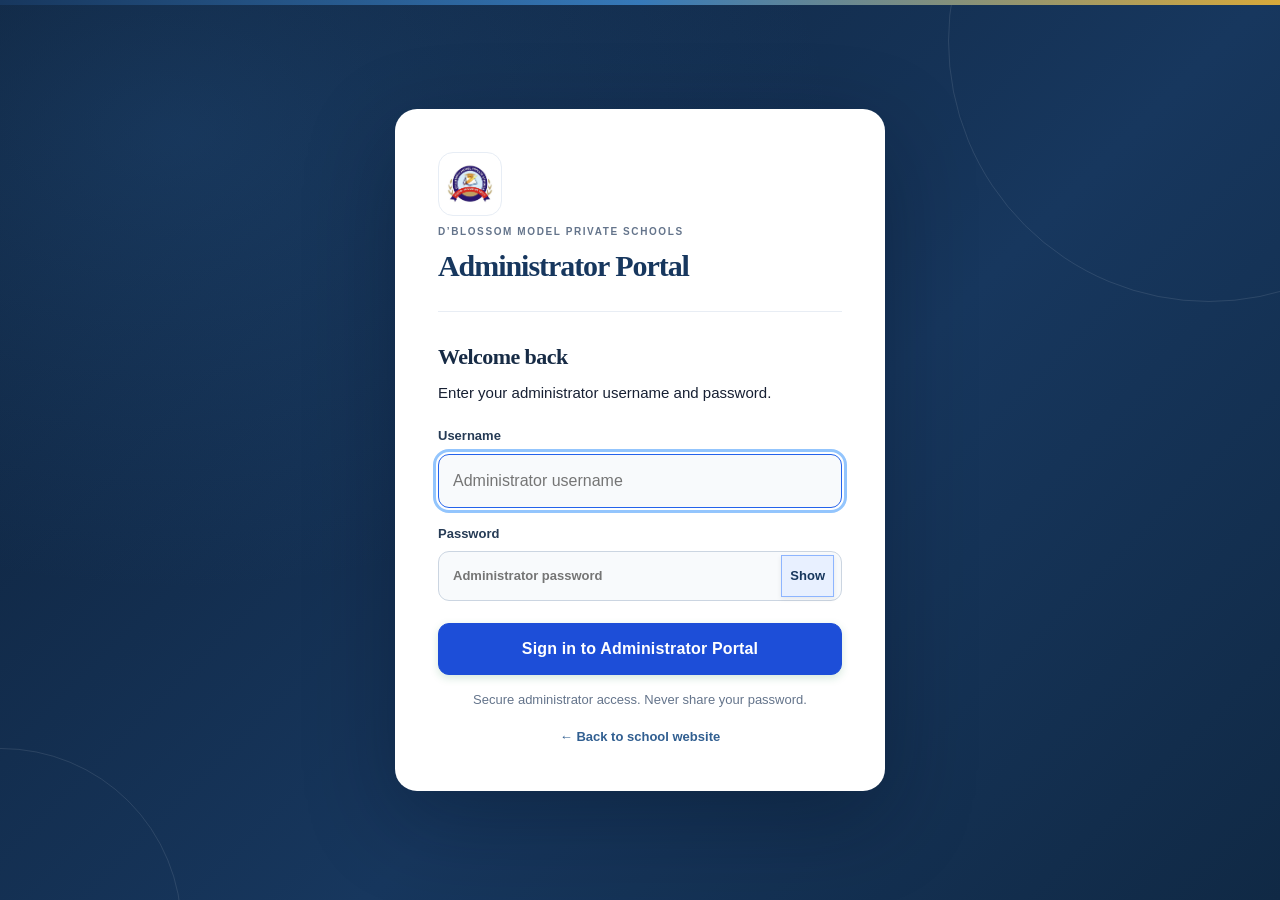
==== commit a4888985: "Improve admin login layout and remove costly theme observer" ====
--- a/admin/index.html
+++ b/admin/index.html
@@ -1,15 +1,50 @@
 <!doctype html>
 <html lang="en">
-<head><meta charset="utf-8"><meta name="viewport" content="width=device-width,initial-scale=1"><meta name="theme-color" content="#17375e"><meta name="robots" content="noindex,nofollow">
-<title>Administrator Login | D’Blossom Model Private Schools</title><link rel="icon" href="/logo.jpeg"><link rel="stylesheet" href="/css/style.css?v=20261010-final-audit-1"><link rel="stylesheet" href="/css/portal.css?v=20261010-final-audit-1"><link rel="stylesheet" href="/css/portal-refresh.css?v=20261010-final-audit-1"><link rel="stylesheet" href="/css/admin-login.css?v=20261109-1"><link rel="stylesheet" href="/css/theme-toggle.css?v=20261109-1"></head>
+<head>
+<meta charset="utf-8">
+<meta name="viewport" content="width=device-width,initial-scale=1">
+<meta name="theme-color" content="#17375e">
+<meta name="robots" content="noindex,nofollow">
+<title>Administrator Login | D’Blossom Model Private Schools</title>
+<link rel="icon" href="/logo.jpeg">
+<link rel="stylesheet" href="/css/style.css?v=20261010-final-audit-1">
+<link rel="stylesheet" href="/css/portal.css?v=20261010-final-audit-1">
+<link rel="stylesheet" href="/css/portal-refresh.css?v=20261010-final-audit-1">
+<link rel="stylesheet" href="/css/admin-login.css?v=20261109-center-card-2">
+</head>
 <body class="portal-page" data-role="admin">
-<main class="portal-login"><section class="portal-login-card" aria-labelledby="admin-login-title">
-<div class="portal-login-brand"><a href="/" aria-label="Return to school website"><img src="/logo.jpeg" alt="D’Blossom Model Private Schools logo"></a><p class="portal-eyebrow">D’BLOSSOM MODEL PRIVATE SCHOOLS</p><h1>Administrator Portal</h1><p>Secure school management access.</p></div>
-<h2 id="admin-login-title">Welcome back</h2><p class="portal-intro">Enter your administrator username and password.</p>
-<form id="admin-login-form" class="portal-login-form" novalidate>
-<label class="portal-field" for="admin-username"><span>Username</span><input id="admin-username" name="username" autocomplete="username" required autofocus placeholder="Administrator username"></label>
-<label class="portal-field" for="admin-password"><span>Password</span><span class="portal-password"><input id="admin-password" name="password" type="password" autocomplete="current-password" required placeholder="Administrator password"><button class="portal-show" type="button" data-toggle-password aria-label="Show password">Show</button></span></label>
-<div id="admin-login-status" class="portal-status" role="status" aria-live="polite"></div><button class="btn navy-btn portal-login-btn" type="submit" id="admin-login-submit">Sign in to Administrator Portal</button>
-</form><p class="portal-help">Login is verified by the server. Never share your administrator password.</p><a class="portal-back" href="/">← Back to school website</a>
-</section></main><script src="/js/admin-login-html.js?v=20261010-whatsapp-chat-2"></script>
-<script src="/js/theme-toggle.js?v=20261109-1"></script></body></html>+<main class="portal-login">
+  <section class="portal-login-card" aria-labelledby="admin-login-title">
+    <div class="portal-login-brand">
+      <a class="admin-login-logo" href="/" aria-label="Return to school website">
+        <img src="/logo.jpeg" alt="D’Blossom Model Private Schools logo">
+      </a>
+      <p class="portal-eyebrow">D’BLOSSOM MODEL PRIVATE SCHOOLS</p>
+      <h1 id="admin-login-title">Administrator Portal</h1>
+    </div>
+    <div class="admin-login-heading">
+      <h2>Welcome back</h2>
+      <p class="portal-intro">Enter your administrator username and password.</p>
+    </div>
+    <form id="admin-login-form" class="portal-login-form" novalidate>
+      <label class="portal-field" for="admin-username">
+        <span>Username</span>
+        <input id="admin-username" name="username" autocomplete="username" required autofocus placeholder="Administrator username">
+      </label>
+      <label class="portal-field" for="admin-password">
+        <span>Password</span>
+        <span class="portal-password">
+          <input id="admin-password" name="password" type="password" autocomplete="current-password" required placeholder="Administrator password">
+          <button class="portal-show" type="button" data-toggle-password aria-label="Show password" aria-pressed="false">Show</button>
+        </span>
+      </label>
+      <div id="admin-login-status" class="portal-status" role="status" aria-live="polite"></div>
+      <button class="btn navy-btn portal-login-btn" type="submit" id="admin-login-submit">Sign in to Administrator Portal</button>
+    </form>
+    <p class="portal-help">Secure administrator access. Never share your password.</p>
+    <a class="portal-back" href="/">← Back to school website</a>
+  </section>
+</main>
+<script src="/js/admin-login-html.js?v=20261109-center-card-2"></script>
+</body>
+</html>
--- a/css/admin-login.css
+++ b/css/admin-login.css
@@ -0,0 +1 @@
+body[data-role="admin"] .portal-login{position:relative;overflow:hidden;background:radial-gradient(ellipse at 14% 15%,rgba(50,111,176,.24),transparent 42%),linear-gradient(135deg,#0d2038 0%,#17375e 58%,#102945 100%);padding:28px}body[data-role="admin"] .portal-login:before,body[data-role="admin"] .portal-login:after{content:"";position:absolute;border:1px solid rgba(255,255,255,.1);border-radius:50%;pointer-events:none}body[data-role="admin"] .portal-login:before{width:520px;height:520px;right:-190px;top:-220px}body[data-role="admin"] .portal-login:after{width:360px;height:360px;left:-180px;bottom:-210px}body[data-role="admin"] .portal-login-card{z-index:1;width:min(100%,490px);padding:clamp(28px,5vw,42px);border:1px solid rgba(255,255,255,.72);border-radius:22px;background:#fff;box-shadow:0 28px 90px rgba(2,12,27,.32);overflow:hidden}body[data-role="admin"] .portal-login-card:before{content:"";position:absolute;inset:0 0 auto;height:5px;background:linear-gradient(90deg,#17375e,#3679b9,#d7a93b)}body[data-role="admin"] .portal-login-brand{text-align:left;margin:0 0 27px;padding-bottom:22px;border-bottom:1px solid #e8edf4}body[data-role="admin"] .portal-login-brand img{width:64px;height:64px;border:1px solid #e7edf5;border-radius:15px;padding:5px}body[data-role="admin"] .portal-login-brand h1{margin:8px 0 5px;color:#17375e;font-size:clamp(24px,4vw,30px);letter-spacing:-.035em}body[data-role="admin"] .portal-login-brand p:not(.portal-eyebrow){color:#64748b;font-size:14px}body[data-role="admin"] .portal-login-brand .portal-eyebrow{font-size:10px;letter-spacing:.16em}body[data-role="admin"] .portal-login-card h2{text-align:left;color:#172b45;font-size:22px;letter-spacing:-.025em}body[data-role="admin"] .portal-login-card>.portal-intro{text-align:left;color:#64748b}body[data-role="admin"] .portal-login-form{margin-top:22px}body[data-role="admin"] .portal-field>span{font-size:13px;color:#263b55}body[data-role="admin"] .portal-field input{min-height:50px;border-radius:11px;background:#f8fafc}body[data-role="admin"] .portal-login-btn{min-height:51px;border-radius:11px;background:linear-gradient(100deg,#17375e,#2867a6);box-shadow:0 8px 18px rgba(23,55,94,.18);letter-spacing:.01em}body[data-role="admin"] .portal-login-btn:hover{filter:brightness(1.07)}body[data-role="admin"] .portal-back{font-size:13px;font-weight:650;color:#315f91}@media(max-width:520px){body[data-role="admin"] .portal-login{padding:16px}body[data-role="admin"] .portal-login-card{padding:30px 22px 24px}}
